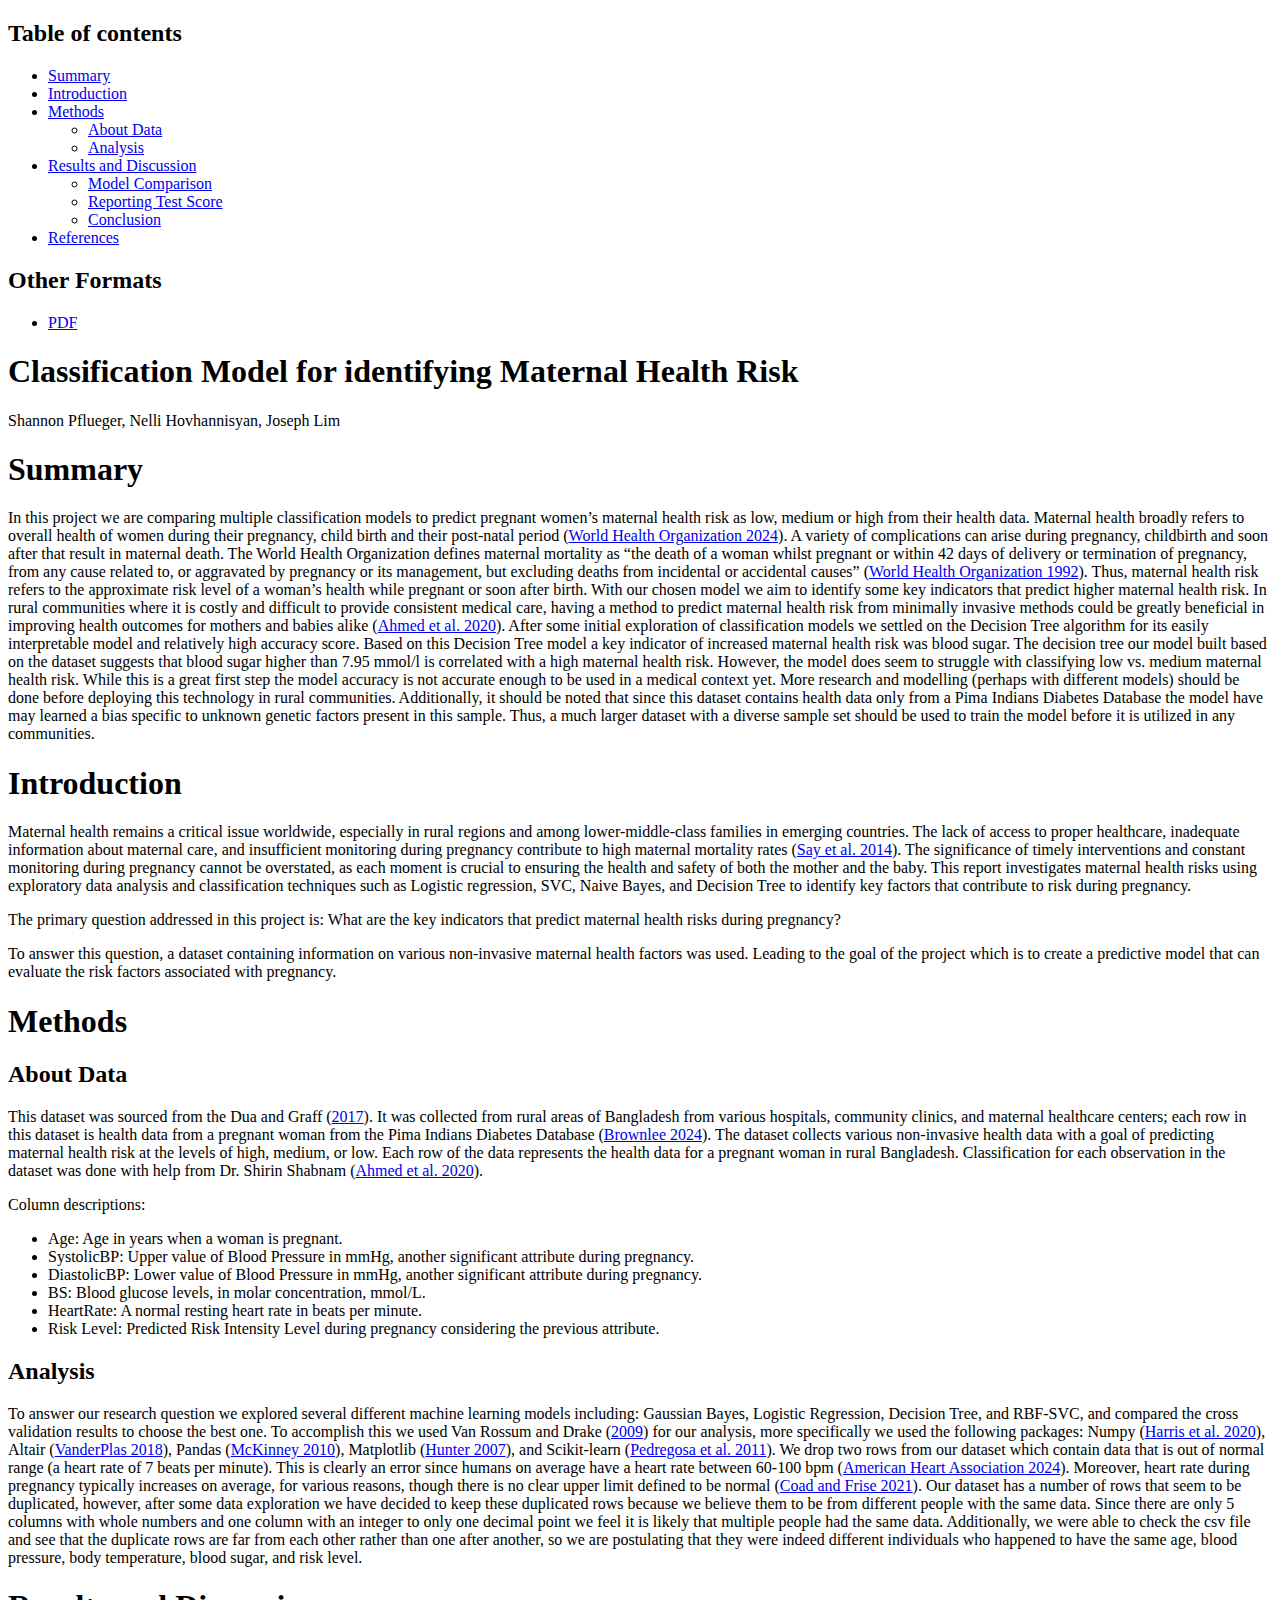
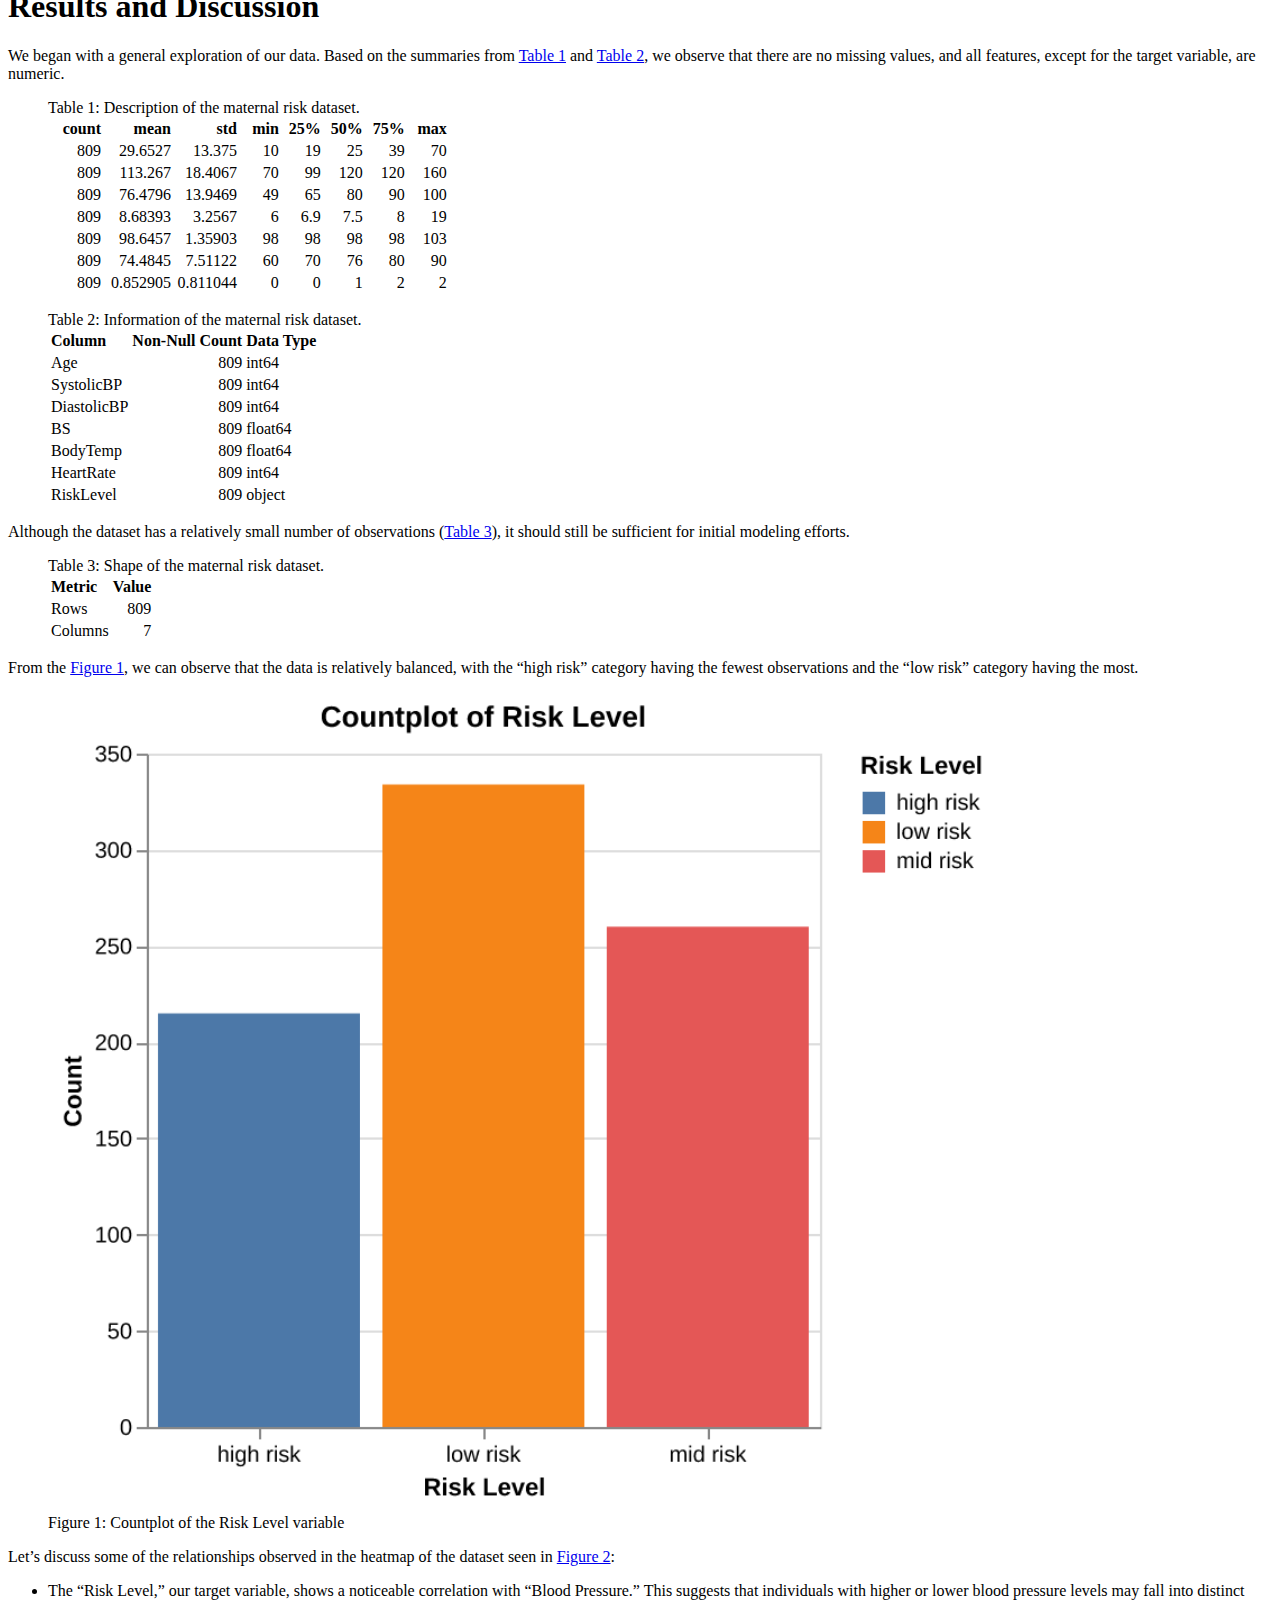
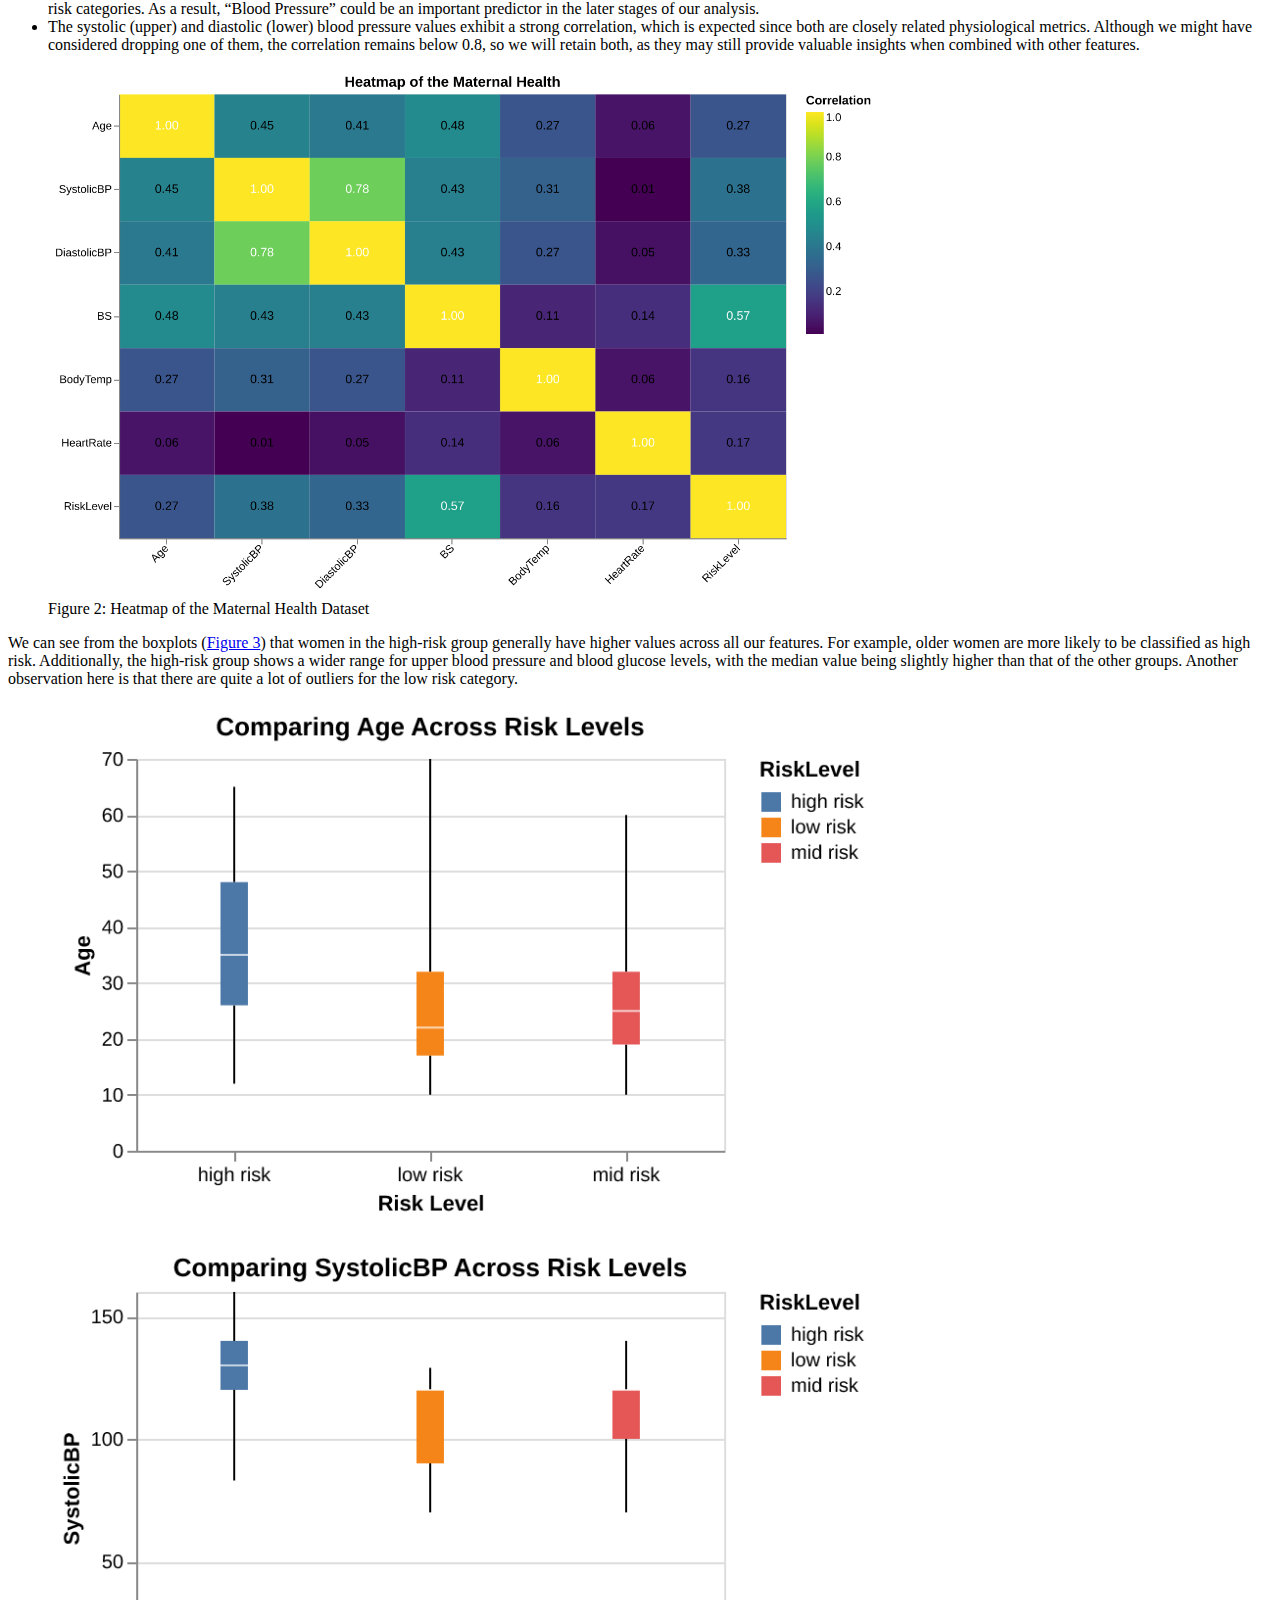
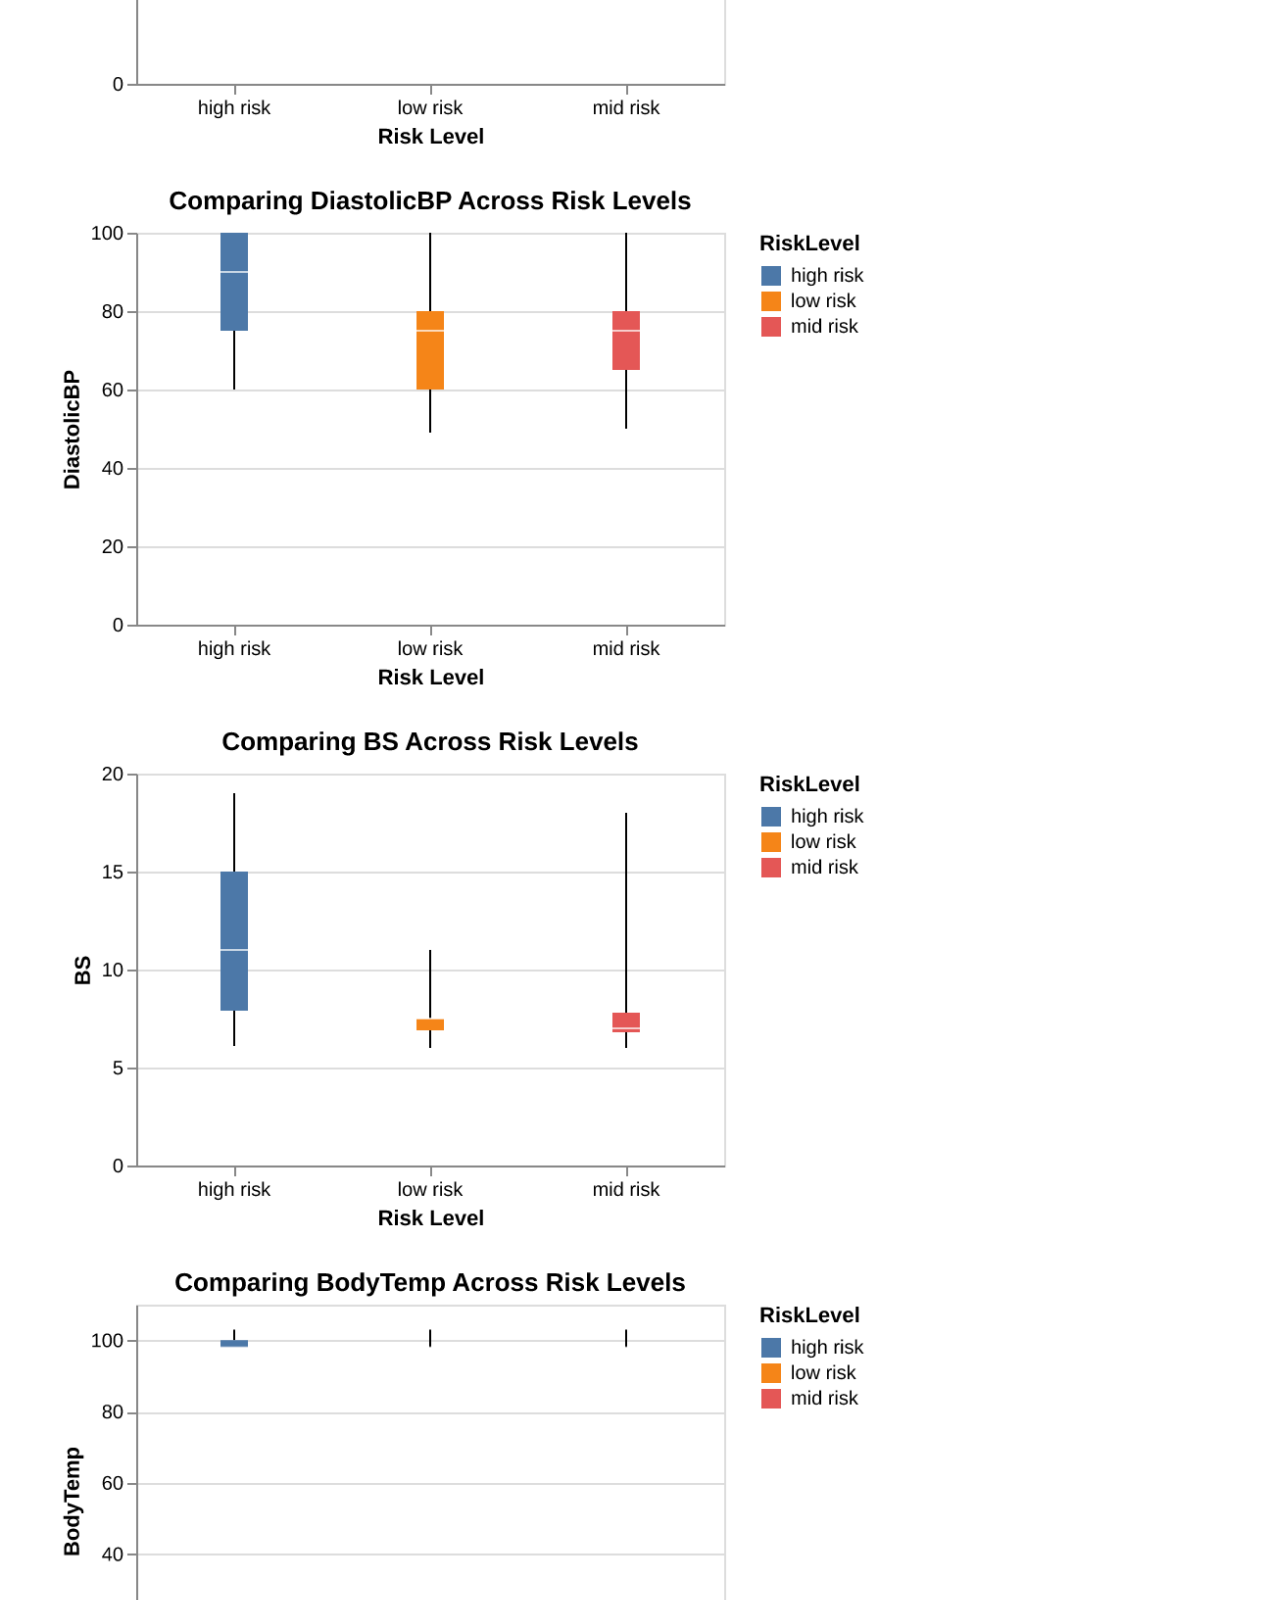
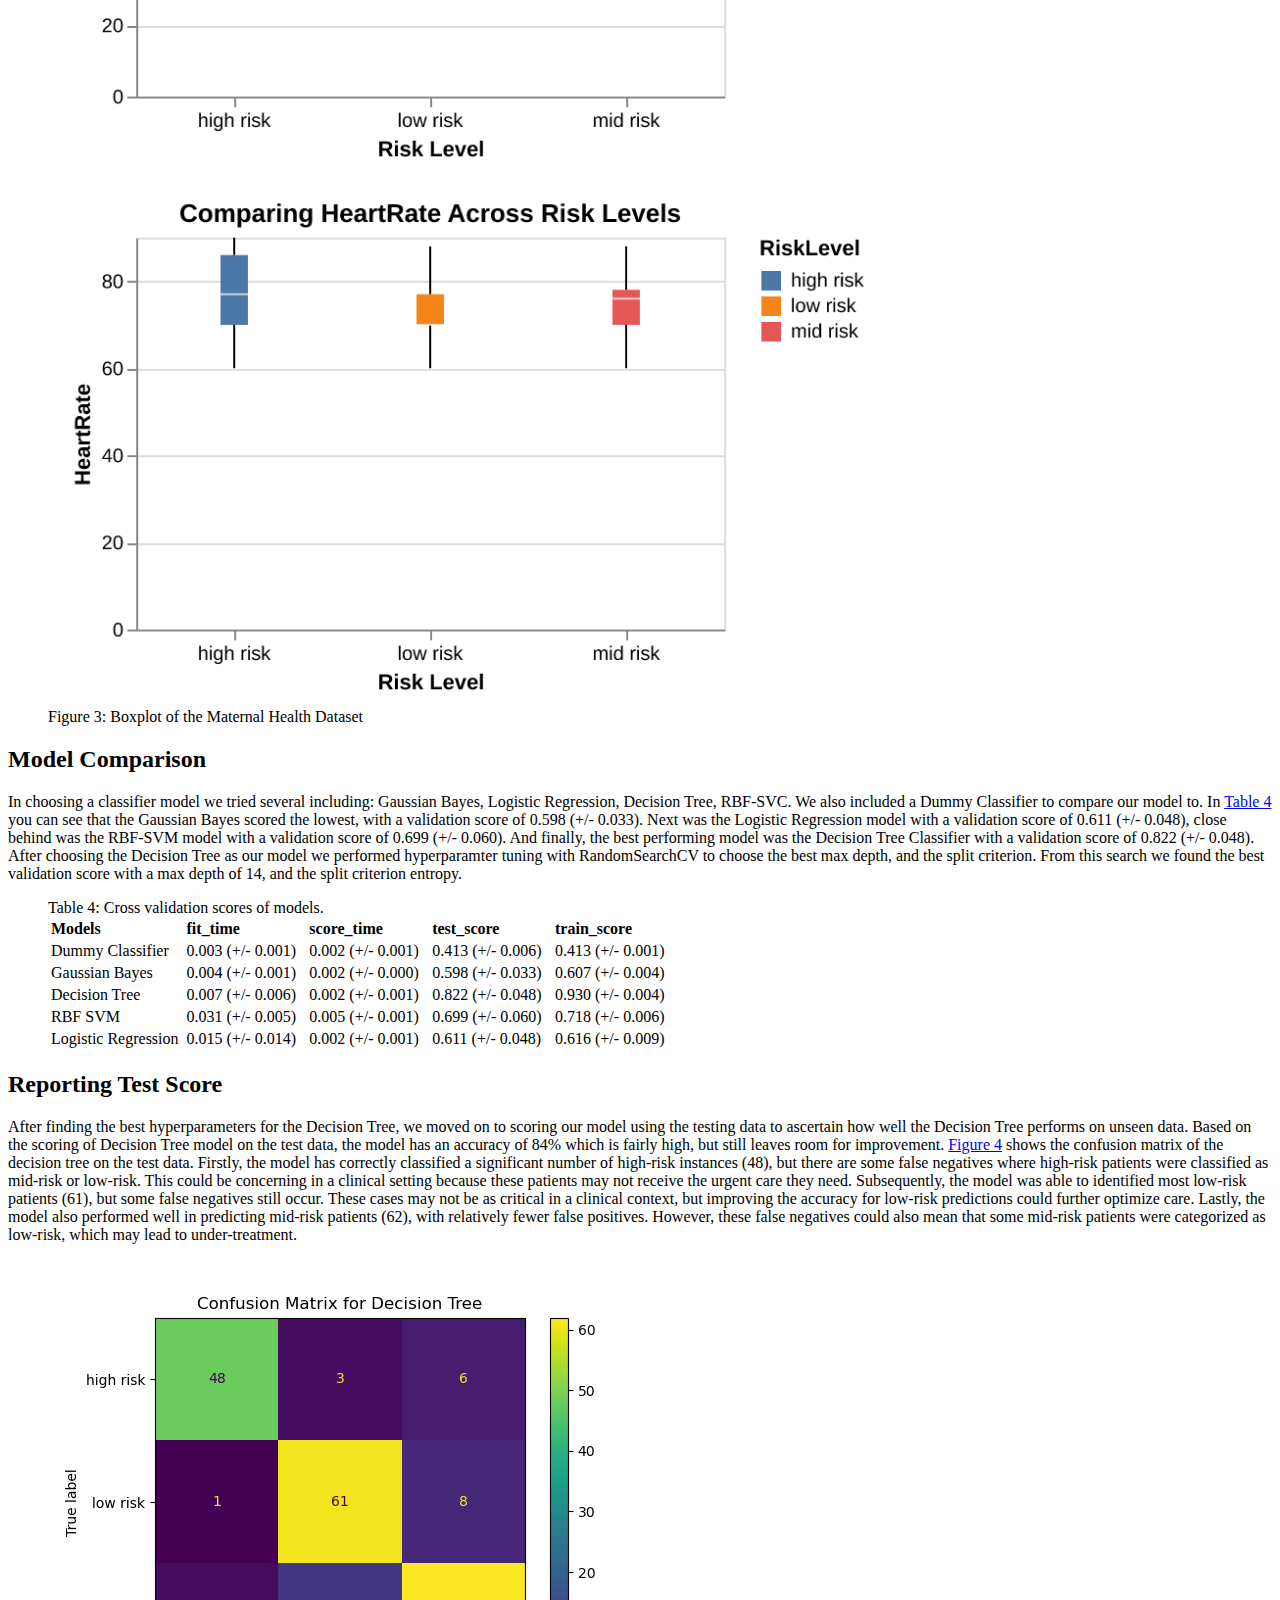
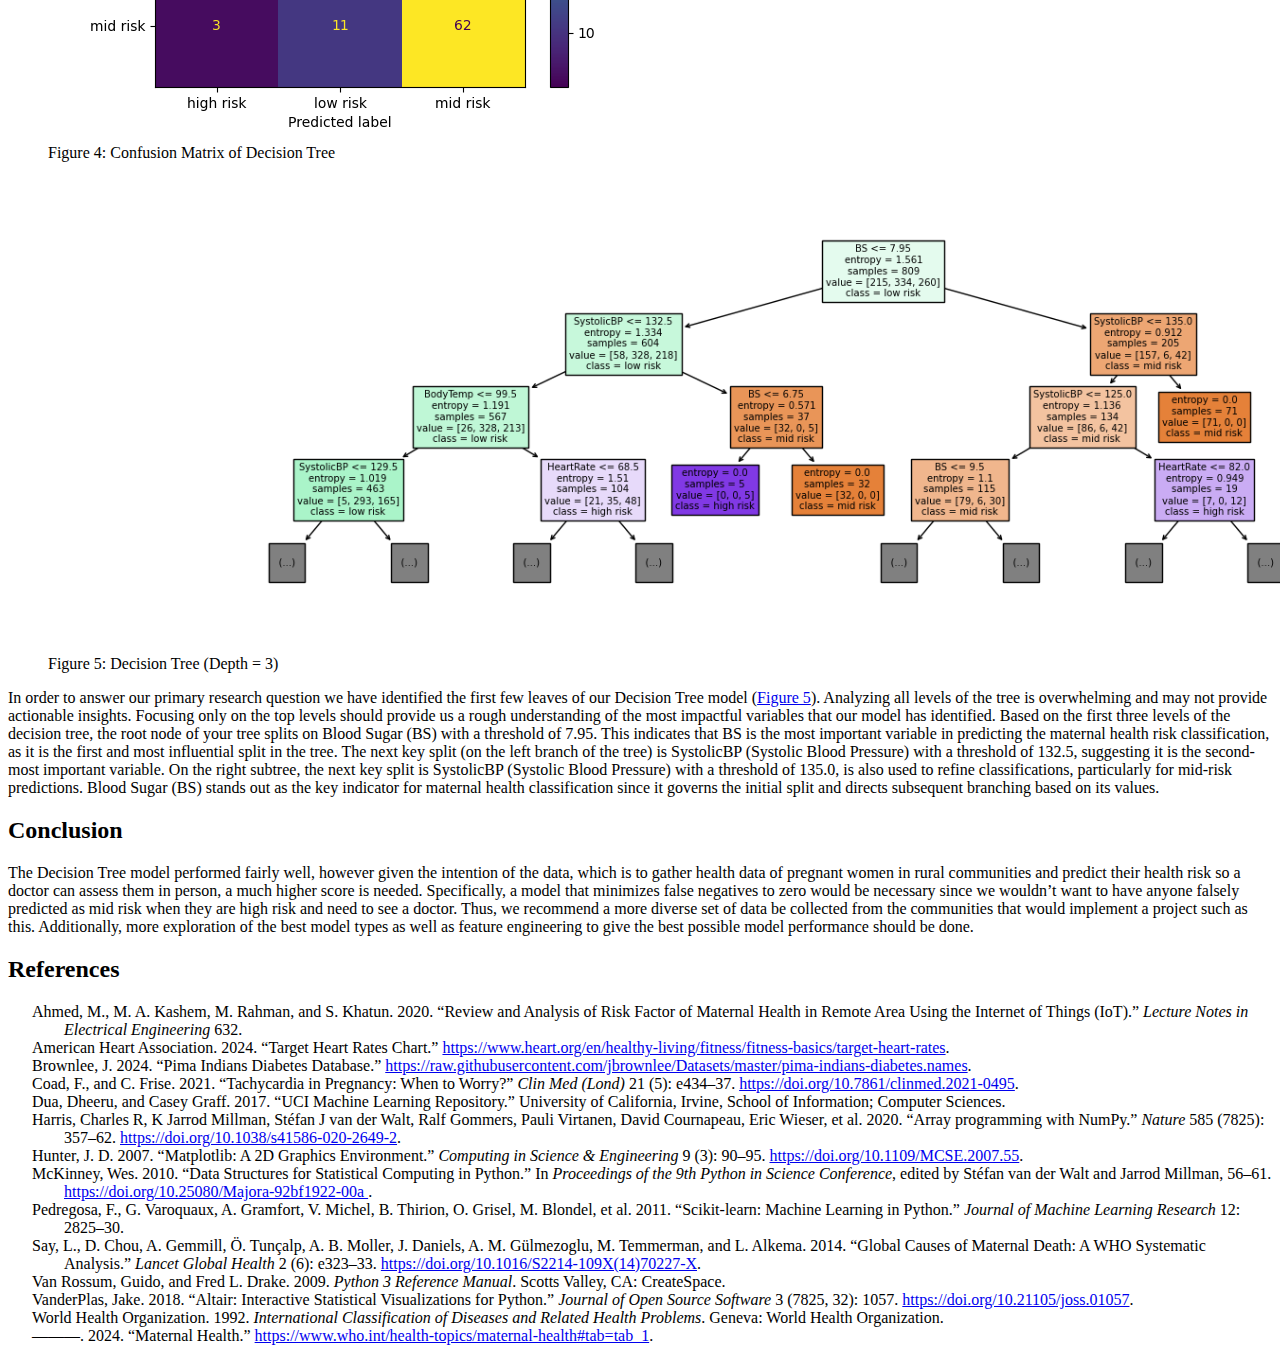
==== index.html @ c058477a "renamed html to index" ====
<!DOCTYPE html>
<html xmlns="http://www.w3.org/1999/xhtml" lang="en" xml:lang="en"><head>

<meta charset="utf-8">
<meta name="generator" content="quarto-1.5.57">

<meta name="viewport" content="width=device-width, initial-scale=1.0, user-scalable=yes">


<title>Classification Model for identifying Maternal Health Risk</title>
<style>
code{white-space: pre-wrap;}
span.smallcaps{font-variant: small-caps;}
div.columns{display: flex; gap: min(4vw, 1.5em);}
div.column{flex: auto; overflow-x: auto;}
div.hanging-indent{margin-left: 1.5em; text-indent: -1.5em;}
ul.task-list{list-style: none;}
ul.task-list li input[type="checkbox"] {
  width: 0.8em;
  margin: 0 0.8em 0.2em -1em; /* quarto-specific, see https://github.com/quarto-dev/quarto-cli/issues/4556 */ 
  vertical-align: middle;
}
/* CSS for citations */
div.csl-bib-body { }
div.csl-entry {
  clear: both;
  margin-bottom: 0em;
}
.hanging-indent div.csl-entry {
  margin-left:2em;
  text-indent:-2em;
}
div.csl-left-margin {
  min-width:2em;
  float:left;
}
div.csl-right-inline {
  margin-left:2em;
  padding-left:1em;
}
div.csl-indent {
  margin-left: 2em;
}</style>


<script src="maternal_health_classification_files/libs/clipboard/clipboard.min.js"></script>
<script src="maternal_health_classification_files/libs/quarto-html/quarto.js"></script>
<script src="maternal_health_classification_files/libs/quarto-html/popper.min.js"></script>
<script src="maternal_health_classification_files/libs/quarto-html/tippy.umd.min.js"></script>
<script src="maternal_health_classification_files/libs/quarto-html/anchor.min.js"></script>
<link href="maternal_health_classification_files/libs/quarto-html/tippy.css" rel="stylesheet">
<link href="maternal_health_classification_files/libs/quarto-html/quarto-syntax-highlighting.css" rel="stylesheet" id="quarto-text-highlighting-styles">
<script src="maternal_health_classification_files/libs/bootstrap/bootstrap.min.js"></script>
<link href="maternal_health_classification_files/libs/bootstrap/bootstrap-icons.css" rel="stylesheet">
<link href="maternal_health_classification_files/libs/bootstrap/bootstrap.min.css" rel="stylesheet" id="quarto-bootstrap" data-mode="light">


</head>

<body>

<div id="quarto-content" class="page-columns page-rows-contents page-layout-article">
<div id="quarto-margin-sidebar" class="sidebar margin-sidebar">
  <nav id="TOC" role="doc-toc" class="toc-active">
    <h2 id="toc-title">Table of contents</h2>
   
  <ul class="collapse">
  <li><a href="#summary" id="toc-summary" class="nav-link active" data-scroll-target="#summary">Summary</a></li>
  <li><a href="#introduction" id="toc-introduction" class="nav-link" data-scroll-target="#introduction">Introduction</a></li>
  <li><a href="#methods" id="toc-methods" class="nav-link" data-scroll-target="#methods">Methods</a>
  <ul class="collapse">
  <li><a href="#about-data" id="toc-about-data" class="nav-link" data-scroll-target="#about-data">About Data</a></li>
  <li><a href="#analysis" id="toc-analysis" class="nav-link" data-scroll-target="#analysis">Analysis</a></li>
  </ul></li>
  <li><a href="#results-and-discussion" id="toc-results-and-discussion" class="nav-link" data-scroll-target="#results-and-discussion">Results and Discussion</a>
  <ul class="collapse">
  <li><a href="#model-comparison" id="toc-model-comparison" class="nav-link" data-scroll-target="#model-comparison">Model Comparison</a></li>
  <li><a href="#reporting-test-score" id="toc-reporting-test-score" class="nav-link" data-scroll-target="#reporting-test-score">Reporting Test Score</a></li>
  <li><a href="#conclusion" id="toc-conclusion" class="nav-link" data-scroll-target="#conclusion">Conclusion</a></li>
  </ul></li>
  <li><a href="#references" id="toc-references" class="nav-link" data-scroll-target="#references">References</a></li>
  </ul>
<div class="quarto-alternate-formats"><h2>Other Formats</h2><ul><li><a href="../maternal_health_classification.pdf"><i class="bi bi-file-pdf"></i>PDF</a></li></ul></div></nav>
</div>
<main class="content" id="quarto-document-content">

<header id="title-block-header" class="quarto-title-block default">
<div class="quarto-title">
<h1 class="title">Classification Model for identifying Maternal Health Risk</h1>
</div>



<div class="quarto-title-meta">

    
  
    
  </div>
  


</header>


<p>Shannon Pflueger, Nelli Hovhannisyan, Joseph Lim</p>
<section id="summary" class="level1">
<h1>Summary</h1>
<p>In this project we are comparing multiple classification models to predict pregnant women’s maternal health risk as low, medium or high from their health data. Maternal health broadly refers to overall health of women during their pregnancy, child birth and their post-natal period <span class="citation" data-cites="who_maternal_health">(<a href="#ref-who_maternal_health" role="doc-biblioref">World Health Organization 2024</a>)</span>. A variety of complications can arise during pregnancy, childbirth and soon after that result in maternal death. The World Health Organization defines maternal mortality as “the death of a woman whilst pregnant or within 42 days of delivery or termination of pregnancy, from any cause related to, or aggravated by pregnancy or its management, but excluding deaths from incidental or accidental causes” <span class="citation" data-cites="who_1992">(<a href="#ref-who_1992" role="doc-biblioref">World Health Organization 1992</a>)</span>. Thus, maternal health risk refers to the approximate risk level of a woman’s health while pregnant or soon after birth. With our chosen model we aim to identify some key indicators that predict higher maternal health risk. In rural communities where it is costly and difficult to provide consistent medical care, having a method to predict maternal health risk from minimally invasive methods could be greatly beneficial in improving health outcomes for mothers and babies alike <span class="citation" data-cites="maternal_risk_review">(<a href="#ref-maternal_risk_review" role="doc-biblioref">Ahmed et al. 2020</a>)</span>. After some initial exploration of classification models we settled on the Decision Tree algorithm for its easily interpretable model and relatively high accuracy score. Based on this Decision Tree model a key indicator of increased maternal health risk was blood sugar. The decision tree our model built based on the dataset suggests that blood sugar higher than 7.95 mmol/l is correlated with a high maternal health risk. However, the model does seem to struggle with classifying low vs.&nbsp;medium maternal health risk. While this is a great first step the model accuracy is not accurate enough to be used in a medical context yet. More research and modelling (perhaps with different models) should be done before deploying this technology in rural communities. Additionally, it should be noted that since this dataset contains health data only from a Pima Indians Diabetes Database the model have may learned a bias specific to unknown genetic factors present in this sample. Thus, a much larger dataset with a diverse sample set should be used to train the model before it is utilized in any communities.</p>
</section>
<section id="introduction" class="level1">
<h1>Introduction</h1>
<p>Maternal health remains a critical issue worldwide, especially in rural regions and among lower-middle-class families in emerging countries. The lack of access to proper healthcare, inadequate information about maternal care, and insufficient monitoring during pregnancy contribute to high maternal mortality rates <span class="citation" data-cites="maternal_death_causes">(<a href="#ref-maternal_death_causes" role="doc-biblioref">Say et al. 2014</a>)</span>. The significance of timely interventions and constant monitoring during pregnancy cannot be overstated, as each moment is crucial to ensuring the health and safety of both the mother and the baby. This report investigates maternal health risks using exploratory data analysis and classification techniques such as Logistic regression, SVC, Naive Bayes, and Decision Tree to identify key factors that contribute to risk during pregnancy.</p>
<p>The primary question addressed in this project is: What are the key indicators that predict maternal health risks during pregnancy?</p>
<p>To answer this question, a dataset containing information on various non-invasive maternal health factors was used. Leading to the goal of the project which is to create a predictive model that can evaluate the risk factors associated with pregnancy.</p>
</section>
<section id="methods" class="level1">
<h1>Methods</h1>
<section id="about-data" class="level2">
<h2 class="anchored" data-anchor-id="about-data">About Data</h2>
<p>This dataset was sourced from the <span class="citation" data-cites="UCI">Dua and Graff (<a href="#ref-UCI" role="doc-biblioref">2017</a>)</span>. It was collected from rural areas of Bangladesh from various hospitals, community clinics, and maternal healthcare centers; each row in this dataset is health data from a pregnant woman from the Pima Indians Diabetes Database <span class="citation" data-cites="Pima_indians_data">(<a href="#ref-Pima_indians_data" role="doc-biblioref">Brownlee 2024</a>)</span>. The dataset collects various non-invasive health data with a goal of predicting maternal health risk at the levels of high, medium, or low. Each row of the data represents the health data for a pregnant woman in rural Bangladesh. Classification for each observation in the dataset was done with help from Dr.&nbsp;Shirin Shabnam <span class="citation" data-cites="maternal_risk_review">(<a href="#ref-maternal_risk_review" role="doc-biblioref">Ahmed et al. 2020</a>)</span>.</p>
<p>Column descriptions:</p>
<ul>
<li>Age: Age in years when a woman is pregnant.</li>
<li>SystolicBP: Upper value of Blood Pressure in mmHg, another significant attribute during pregnancy.</li>
<li>DiastolicBP: Lower value of Blood Pressure in mmHg, another significant attribute during pregnancy.</li>
<li>BS: Blood glucose levels, in molar concentration, mmol/L.</li>
<li>HeartRate: A normal resting heart rate in beats per minute.</li>
<li>Risk Level: Predicted Risk Intensity Level during pregnancy considering the previous attribute.</li>
</ul>
</section>
<section id="analysis" class="level2">
<h2 class="anchored" data-anchor-id="analysis">Analysis</h2>
<p>To answer our research question we explored several different machine learning models including: Gaussian Bayes, Logistic Regression, Decision Tree, and RBF-SVC, and compared the cross validation results to choose the best one. To accomplish this we used <span class="citation" data-cites="Python">Van Rossum and Drake (<a href="#ref-Python" role="doc-biblioref">2009</a>)</span> for our analysis, more specifically we used the following packages: Numpy <span class="citation" data-cites="numpy">(<a href="#ref-numpy" role="doc-biblioref">Harris et al. 2020</a>)</span>, Altair <span class="citation" data-cites="altair">(<a href="#ref-altair" role="doc-biblioref">VanderPlas 2018</a>)</span>, Pandas <span class="citation" data-cites="pandas">(<a href="#ref-pandas" role="doc-biblioref">McKinney 2010</a>)</span>, Matplotlib <span class="citation" data-cites="matplotlib">(<a href="#ref-matplotlib" role="doc-biblioref">Hunter 2007</a>)</span>, and Scikit-learn <span class="citation" data-cites="scikit-learn">(<a href="#ref-scikit-learn" role="doc-biblioref">Pedregosa et al. 2011</a>)</span>. We drop two rows from our dataset which contain data that is out of normal range (a heart rate of 7 beats per minute). This is clearly an error since humans on average have a heart rate between 60-100 bpm <span class="citation" data-cites="heart_rates">(<a href="#ref-heart_rates" role="doc-biblioref">American Heart Association 2024</a>)</span>. Moreover, heart rate during pregnancy typically increases on average, for various reasons, though there is no clear upper limit defined to be normal <span class="citation" data-cites="pregnancy_tachycardia">(<a href="#ref-pregnancy_tachycardia" role="doc-biblioref">Coad and Frise 2021</a>)</span>. Our dataset has a number of rows that seem to be duplicated, however, after some data exploration we have decided to keep these duplicated rows because we believe them to be from different people with the same data. Since there are only 5 columns with whole numbers and one column with an integer to only one decimal point we feel it is likely that multiple people had the same data. Additionally, we were able to check the csv file and see that the duplicate rows are far from each other rather than one after another, so we are postulating that they were indeed different individuals who happened to have the same age, blood pressure, body temperature, blood sugar, and risk level.</p>
</section>
</section>
<section id="results-and-discussion" class="level1">
<h1>Results and Discussion</h1>
<p>We began with a general exploration of our data. Based on the summaries from <a href="#tbl-df_describe" class="quarto-xref">Table&nbsp;1</a> and <a href="#tbl-df_info" class="quarto-xref">Table&nbsp;2</a>, we observe that there are no missing values, and all features, except for the target variable, are numeric.</p>
<div class="cell" data-execution_count="2">
<div id="tbl-df_describe" class="cell quarto-float quarto-figure quarto-figure-center anchored" data-execution_count="2">
<figure class="quarto-float quarto-float-tbl figure">
<figcaption class="quarto-float-caption-top quarto-float-caption quarto-float-tbl" id="tbl-df_describe-caption-0ceaefa1-69ba-4598-a22c-09a6ac19f8ca">
Table&nbsp;1: Description of the maternal risk dataset.
</figcaption>
<div aria-describedby="tbl-df_describe-caption-0ceaefa1-69ba-4598-a22c-09a6ac19f8ca">
<div class="cell-output cell-output-display cell-output-markdown" data-execution_count="2">
<table class="do-not-create-environment cell caption-top table table-sm table-striped small">
<colgroup>
<col style="width: 13%">
<col style="width: 17%">
<col style="width: 16%">
<col style="width: 10%">
<col style="width: 10%">
<col style="width: 10%">
<col style="width: 10%">
<col style="width: 10%">
</colgroup>
<thead>
<tr class="header">
<th style="text-align: right;">count</th>
<th style="text-align: right;">mean</th>
<th style="text-align: right;">std</th>
<th style="text-align: right;">min</th>
<th style="text-align: right;">25%</th>
<th style="text-align: right;">50%</th>
<th style="text-align: right;">75%</th>
<th style="text-align: right;">max</th>
</tr>
</thead>
<tbody>
<tr class="odd">
<td style="text-align: right;">809</td>
<td style="text-align: right;">29.6527</td>
<td style="text-align: right;">13.375</td>
<td style="text-align: right;">10</td>
<td style="text-align: right;">19</td>
<td style="text-align: right;">25</td>
<td style="text-align: right;">39</td>
<td style="text-align: right;">70</td>
</tr>
<tr class="even">
<td style="text-align: right;">809</td>
<td style="text-align: right;">113.267</td>
<td style="text-align: right;">18.4067</td>
<td style="text-align: right;">70</td>
<td style="text-align: right;">99</td>
<td style="text-align: right;">120</td>
<td style="text-align: right;">120</td>
<td style="text-align: right;">160</td>
</tr>
<tr class="odd">
<td style="text-align: right;">809</td>
<td style="text-align: right;">76.4796</td>
<td style="text-align: right;">13.9469</td>
<td style="text-align: right;">49</td>
<td style="text-align: right;">65</td>
<td style="text-align: right;">80</td>
<td style="text-align: right;">90</td>
<td style="text-align: right;">100</td>
</tr>
<tr class="even">
<td style="text-align: right;">809</td>
<td style="text-align: right;">8.68393</td>
<td style="text-align: right;">3.2567</td>
<td style="text-align: right;">6</td>
<td style="text-align: right;">6.9</td>
<td style="text-align: right;">7.5</td>
<td style="text-align: right;">8</td>
<td style="text-align: right;">19</td>
</tr>
<tr class="odd">
<td style="text-align: right;">809</td>
<td style="text-align: right;">98.6457</td>
<td style="text-align: right;">1.35903</td>
<td style="text-align: right;">98</td>
<td style="text-align: right;">98</td>
<td style="text-align: right;">98</td>
<td style="text-align: right;">98</td>
<td style="text-align: right;">103</td>
</tr>
<tr class="even">
<td style="text-align: right;">809</td>
<td style="text-align: right;">74.4845</td>
<td style="text-align: right;">7.51122</td>
<td style="text-align: right;">60</td>
<td style="text-align: right;">70</td>
<td style="text-align: right;">76</td>
<td style="text-align: right;">80</td>
<td style="text-align: right;">90</td>
</tr>
<tr class="odd">
<td style="text-align: right;">809</td>
<td style="text-align: right;">0.852905</td>
<td style="text-align: right;">0.811044</td>
<td style="text-align: right;">0</td>
<td style="text-align: right;">0</td>
<td style="text-align: right;">1</td>
<td style="text-align: right;">2</td>
<td style="text-align: right;">2</td>
</tr>
</tbody>
</table>
</div>
</div>
</figure>
</div>
</div>
<div class="cell" data-execution_count="3">
<div id="tbl-df_info" class="cell quarto-float quarto-figure quarto-figure-center anchored" data-execution_count="3">
<figure class="quarto-float quarto-float-tbl figure">
<figcaption class="quarto-float-caption-top quarto-float-caption quarto-float-tbl" id="tbl-df_info-caption-0ceaefa1-69ba-4598-a22c-09a6ac19f8ca">
Table&nbsp;2: Information of the maternal risk dataset.
</figcaption>
<div aria-describedby="tbl-df_info-caption-0ceaefa1-69ba-4598-a22c-09a6ac19f8ca">
<div class="cell-output cell-output-display cell-output-markdown" data-execution_count="3">
<table class="do-not-create-environment cell caption-top table table-sm table-striped small">
<thead>
<tr class="header">
<th style="text-align: left;">Column</th>
<th style="text-align: right;">Non-Null Count</th>
<th style="text-align: left;">Data Type</th>
</tr>
</thead>
<tbody>
<tr class="odd">
<td style="text-align: left;">Age</td>
<td style="text-align: right;">809</td>
<td style="text-align: left;">int64</td>
</tr>
<tr class="even">
<td style="text-align: left;">SystolicBP</td>
<td style="text-align: right;">809</td>
<td style="text-align: left;">int64</td>
</tr>
<tr class="odd">
<td style="text-align: left;">DiastolicBP</td>
<td style="text-align: right;">809</td>
<td style="text-align: left;">int64</td>
</tr>
<tr class="even">
<td style="text-align: left;">BS</td>
<td style="text-align: right;">809</td>
<td style="text-align: left;">float64</td>
</tr>
<tr class="odd">
<td style="text-align: left;">BodyTemp</td>
<td style="text-align: right;">809</td>
<td style="text-align: left;">float64</td>
</tr>
<tr class="even">
<td style="text-align: left;">HeartRate</td>
<td style="text-align: right;">809</td>
<td style="text-align: left;">int64</td>
</tr>
<tr class="odd">
<td style="text-align: left;">RiskLevel</td>
<td style="text-align: right;">809</td>
<td style="text-align: left;">object</td>
</tr>
</tbody>
</table>
</div>
</div>
</figure>
</div>
</div>
<p>Although the dataset has a relatively small number of observations (<a href="#tbl-df_shape" class="quarto-xref">Table&nbsp;3</a>), it should still be sufficient for initial modeling efforts.</p>
<div class="cell" data-execution_count="4">
<div id="tbl-df_shape" class="cell quarto-float quarto-figure quarto-figure-center anchored" data-execution_count="4">
<figure class="quarto-float quarto-float-tbl figure">
<figcaption class="quarto-float-caption-top quarto-float-caption quarto-float-tbl" id="tbl-df_shape-caption-0ceaefa1-69ba-4598-a22c-09a6ac19f8ca">
Table&nbsp;3: Shape of the maternal risk dataset.
</figcaption>
<div aria-describedby="tbl-df_shape-caption-0ceaefa1-69ba-4598-a22c-09a6ac19f8ca">
<div class="cell-output cell-output-display cell-output-markdown" data-execution_count="4">
<table class="do-not-create-environment cell caption-top table table-sm table-striped small">
<thead>
<tr class="header">
<th style="text-align: left;">Metric</th>
<th style="text-align: right;">Value</th>
</tr>
</thead>
<tbody>
<tr class="odd">
<td style="text-align: left;">Rows</td>
<td style="text-align: right;">809</td>
</tr>
<tr class="even">
<td style="text-align: left;">Columns</td>
<td style="text-align: right;">7</td>
</tr>
</tbody>
</table>
</div>
</div>
</figure>
</div>
</div>
<p>From the <a href="#fig-countplot_of_risk_level" class="quarto-xref">Figure&nbsp;1</a>, we can observe that the data is relatively balanced, with the “high risk” category having the fewest observations and the “low risk” category having the most.</p>
<div id="fig-countplot_of_risk_level" class="quarto-float quarto-figure quarto-figure-center anchored">
<figure class="quarto-float quarto-float-fig figure">
<div aria-describedby="fig-countplot_of_risk_level-caption-0ceaefa1-69ba-4598-a22c-09a6ac19f8ca">
<img src="../results/figures/countplot_of_risk_level.png" class="img-fluid figure-img" style="width:80.0%">
</div>
<figcaption class="quarto-float-caption-bottom quarto-float-caption quarto-float-fig" id="fig-countplot_of_risk_level-caption-0ceaefa1-69ba-4598-a22c-09a6ac19f8ca">
Figure&nbsp;1: Countplot of the Risk Level variable
</figcaption>
</figure>
</div>
<p>Let’s discuss some of the relationships observed in the heatmap of the dataset seen in <a href="#fig-heatmap_of_the_maternal_health" class="quarto-xref">Figure&nbsp;2</a>:</p>
<ul>
<li>The “Risk Level,” our target variable, shows a noticeable correlation with “Blood Pressure.” This suggests that individuals with higher or lower blood pressure levels may fall into distinct risk categories. As a result, “Blood Pressure” could be an important predictor in the later stages of our analysis.</li>
<li>The systolic (upper) and diastolic (lower) blood pressure values exhibit a strong correlation, which is expected since both are closely related physiological metrics. Although we might have considered dropping one of them, the correlation remains below 0.8, so we will retain both, as they may still provide valuable insights when combined with other features.</li>
</ul>
<div id="fig-heatmap_of_the_maternal_health" class="quarto-float quarto-figure quarto-figure-center anchored">
<figure class="quarto-float quarto-float-fig figure">
<div aria-describedby="fig-heatmap_of_the_maternal_health-caption-0ceaefa1-69ba-4598-a22c-09a6ac19f8ca">
<img src="../results/figures/heatmap_of_the_maternal_health.png" class="img-fluid figure-img" style="width:70.0%">
</div>
<figcaption class="quarto-float-caption-bottom quarto-float-caption quarto-float-fig" id="fig-heatmap_of_the_maternal_health-caption-0ceaefa1-69ba-4598-a22c-09a6ac19f8ca">
Figure&nbsp;2: Heatmap of the Maternal Health Dataset
</figcaption>
</figure>
</div>
<p>We can see from the boxplots (<a href="#fig-boxplot_by_risk_level" class="quarto-xref">Figure&nbsp;3</a>) that women in the high-risk group generally have higher values across all our features. For example, older women are more likely to be classified as high risk. Additionally, the high-risk group shows a wider range for upper blood pressure and blood glucose levels, with the median value being slightly higher than that of the other groups. Another observation here is that there are quite a lot of outliers for the low risk category.</p>
<div id="fig-boxplot_by_risk_level" class="quarto-float quarto-figure quarto-figure-center anchored">
<figure class="quarto-float quarto-float-fig figure">
<div aria-describedby="fig-boxplot_by_risk_level-caption-0ceaefa1-69ba-4598-a22c-09a6ac19f8ca">
<img src="../results/figures/boxplot_by_risk_level.png" style="width:70.0%;height:60.0%" class="figure-img">
</div>
<figcaption class="quarto-float-caption-bottom quarto-float-caption quarto-float-fig" id="fig-boxplot_by_risk_level-caption-0ceaefa1-69ba-4598-a22c-09a6ac19f8ca">
Figure&nbsp;3: Boxplot of the Maternal Health Dataset
</figcaption>
</figure>
</div>
<section id="model-comparison" class="level2">
<h2 class="anchored" data-anchor-id="model-comparison">Model Comparison</h2>
<p>In choosing a classifier model we tried several including: Gaussian Bayes, Logistic Regression, Decision Tree, RBF-SVC. We also included a Dummy Classifier to compare our model to. In <a href="#tbl-summary_cv_scores" class="quarto-xref">Table&nbsp;4</a> you can see that the Gaussian Bayes scored the lowest, with a validation score of 0.598 (+/- 0.033). Next was the Logistic Regression model with a validation score of 0.611 (+/- 0.048), close behind was the RBF-SVM model with a validation score of 0.699 (+/- 0.060). And finally, the best performing model was the Decision Tree Classifier with a validation score of 0.822 (+/- 0.048). After choosing the Decision Tree as our model we performed hyperparamter tuning with RandomSearchCV to choose the best max depth, and the split criterion. From this search we found the best validation score with a max depth of 14, and the split criterion entropy.</p>
<div class="cell" data-execution_count="6">
<div id="tbl-summary_cv_scores" class="cell quarto-float quarto-figure quarto-figure-center anchored" data-execution_count="6">
<figure class="quarto-float quarto-float-tbl figure">
<figcaption class="quarto-float-caption-top quarto-float-caption quarto-float-tbl" id="tbl-summary_cv_scores-caption-0ceaefa1-69ba-4598-a22c-09a6ac19f8ca">
Table&nbsp;4: Cross validation scores of models.
</figcaption>
<div aria-describedby="tbl-summary_cv_scores-caption-0ceaefa1-69ba-4598-a22c-09a6ac19f8ca">
<div class="cell-output cell-output-display cell-output-markdown" data-execution_count="6">
<table class="do-not-create-environment cell caption-top table table-sm table-striped small">
<colgroup>
<col style="width: 21%">
<col style="width: 19%">
<col style="width: 19%">
<col style="width: 19%">
<col style="width: 19%">
</colgroup>
<thead>
<tr class="header">
<th style="text-align: left;">Models</th>
<th style="text-align: left;">fit_time</th>
<th style="text-align: left;">score_time</th>
<th style="text-align: left;">test_score</th>
<th style="text-align: left;">train_score</th>
</tr>
</thead>
<tbody>
<tr class="odd">
<td style="text-align: left;">Dummy Classifier</td>
<td style="text-align: left;">0.003 (+/- 0.001)</td>
<td style="text-align: left;">0.002 (+/- 0.001)</td>
<td style="text-align: left;">0.413 (+/- 0.006)</td>
<td style="text-align: left;">0.413 (+/- 0.001)</td>
</tr>
<tr class="even">
<td style="text-align: left;">Gaussian Bayes</td>
<td style="text-align: left;">0.004 (+/- 0.001)</td>
<td style="text-align: left;">0.002 (+/- 0.000)</td>
<td style="text-align: left;">0.598 (+/- 0.033)</td>
<td style="text-align: left;">0.607 (+/- 0.004)</td>
</tr>
<tr class="odd">
<td style="text-align: left;">Decision Tree</td>
<td style="text-align: left;">0.007 (+/- 0.006)</td>
<td style="text-align: left;">0.002 (+/- 0.001)</td>
<td style="text-align: left;">0.822 (+/- 0.048)</td>
<td style="text-align: left;">0.930 (+/- 0.004)</td>
</tr>
<tr class="even">
<td style="text-align: left;">RBF SVM</td>
<td style="text-align: left;">0.031 (+/- 0.005)</td>
<td style="text-align: left;">0.005 (+/- 0.001)</td>
<td style="text-align: left;">0.699 (+/- 0.060)</td>
<td style="text-align: left;">0.718 (+/- 0.006)</td>
</tr>
<tr class="odd">
<td style="text-align: left;">Logistic Regression</td>
<td style="text-align: left;">0.015 (+/- 0.014)</td>
<td style="text-align: left;">0.002 (+/- 0.001)</td>
<td style="text-align: left;">0.611 (+/- 0.048)</td>
<td style="text-align: left;">0.616 (+/- 0.009)</td>
</tr>
</tbody>
</table>
</div>
</div>
</figure>
</div>
</div>
</section>
<section id="reporting-test-score" class="level2">
<h2 class="anchored" data-anchor-id="reporting-test-score">Reporting Test Score</h2>
<p>After finding the best hyperparameters for the Decision Tree, we moved on to scoring our model using the testing data to ascertain how well the Decision Tree performs on unseen data. Based on the scoring of Decision Tree model on the test data, the model has an accuracy of 84% which is fairly high, but still leaves room for improvement. <a href="#fig-confusion_matrix_dt" class="quarto-xref">Figure&nbsp;4</a> shows the confusion matrix of the decision tree on the test data. Firstly, the model has correctly classified a significant number of high-risk instances (48), but there are some false negatives where high-risk patients were classified as mid-risk or low-risk. This could be concerning in a clinical setting because these patients may not receive the urgent care they need. Subsequently, the model was able to identified most low-risk patients (61), but some false negatives still occur. These cases may not be as critical in a clinical context, but improving the accuracy for low-risk predictions could further optimize care. Lastly, the model also performed well in predicting mid-risk patients (62), with relatively fewer false positives. However, these false negatives could also mean that some mid-risk patients were categorized as low-risk, which may lead to under-treatment.</p>
<div id="fig-confusion_matrix_dt" class="quarto-float quarto-figure quarto-figure-center anchored">
<figure class="quarto-float quarto-float-fig figure">
<div aria-describedby="fig-confusion_matrix_dt-caption-0ceaefa1-69ba-4598-a22c-09a6ac19f8ca">
<img src="../results/figures/confusion_matrix.png" class="img-fluid figure-img">
</div>
<figcaption class="quarto-float-caption-bottom quarto-float-caption quarto-float-fig" id="fig-confusion_matrix_dt-caption-0ceaefa1-69ba-4598-a22c-09a6ac19f8ca">
Figure&nbsp;4: Confusion Matrix of Decision Tree
</figcaption>
</figure>
</div>
<div id="fig-decision_tree" class="quarto-float quarto-figure quarto-figure-center anchored">
<figure class="quarto-float quarto-float-fig figure">
<div aria-describedby="fig-decision_tree-caption-0ceaefa1-69ba-4598-a22c-09a6ac19f8ca">
<img src="../results/figures/decision_tree.png" style="width:120.0%;height:110.0%" class="figure-img">
</div>
<figcaption class="quarto-float-caption-bottom quarto-float-caption quarto-float-fig" id="fig-decision_tree-caption-0ceaefa1-69ba-4598-a22c-09a6ac19f8ca">
Figure&nbsp;5: Decision Tree (Depth = 3)
</figcaption>
</figure>
</div>
<p>In order to answer our primary research question we have identified the first few leaves of our Decision Tree model (<a href="#fig-decision_tree" class="quarto-xref">Figure&nbsp;5</a>). Analyzing all levels of the tree is overwhelming and may not provide actionable insights. Focusing only on the top levels should provide us a rough understanding of the most impactful variables that our model has identified. Based on the first three levels of the decision tree, the root node of your tree splits on Blood Sugar (BS) with a threshold of 7.95. This indicates that BS is the most important variable in predicting the maternal health risk classification, as it is the first and most influential split in the tree. The next key split (on the left branch of the tree) is SystolicBP (Systolic Blood Pressure) with a threshold of 132.5, suggesting it is the second-most important variable. On the right subtree, the next key split is SystolicBP (Systolic Blood Pressure) with a threshold of 135.0, is also used to refine classifications, particularly for mid-risk predictions. Blood Sugar (BS) stands out as the key indicator for maternal health classification since it governs the initial split and directs subsequent branching based on its values.</p>
</section>
<section id="conclusion" class="level2">
<h2 class="anchored" data-anchor-id="conclusion">Conclusion</h2>
<p>The Decision Tree model performed fairly well, however given the intention of the data, which is to gather health data of pregnant women in rural communities and predict their health risk so a doctor can assess them in person, a much higher score is needed. Specifically, a model that minimizes false negatives to zero would be necessary since we wouldn’t want to have anyone falsely predicted as mid risk when they are high risk and need to see a doctor. Thus, we recommend a more diverse set of data be collected from the communities that would implement a project such as this. Additionally, more exploration of the best model types as well as feature engineering to give the best possible model performance should be done.</p>
</section>
</section>
<section id="references" class="level1 unnumbered">


</section>

<div id="quarto-appendix" class="default"><section class="quarto-appendix-contents" role="doc-bibliography" id="quarto-bibliography"><h2 class="anchored quarto-appendix-heading">References</h2><div id="refs" class="references csl-bib-body hanging-indent" data-entry-spacing="0" role="list">
<div id="ref-maternal_risk_review" class="csl-entry" role="listitem">
Ahmed, M., M. A. Kashem, M. Rahman, and S. Khatun. 2020. <span>“Review and Analysis of Risk Factor of Maternal Health in Remote Area Using the Internet of Things (IoT).”</span> <em>Lecture Notes in Electrical Engineering</em> 632.
</div>
<div id="ref-heart_rates" class="csl-entry" role="listitem">
American Heart Association. 2024. <span>“Target Heart Rates Chart.”</span> <a href="https://www.heart.org/en/healthy-living/fitness/fitness-basics/target-heart-rates" class="uri">https://www.heart.org/en/healthy-living/fitness/fitness-basics/target-heart-rates</a>.
</div>
<div id="ref-Pima_indians_data" class="csl-entry" role="listitem">
Brownlee, J. 2024. <span>“Pima Indians Diabetes Database.”</span> <a href="https://raw.githubusercontent.com/jbrownlee/Datasets/master/pima-indians-diabetes.names" class="uri">https://raw.githubusercontent.com/jbrownlee/Datasets/master/pima-indians-diabetes.names</a>.
</div>
<div id="ref-pregnancy_tachycardia" class="csl-entry" role="listitem">
Coad, F., and C. Frise. 2021. <span>“Tachycardia in Pregnancy: When to Worry?”</span> <em>Clin Med (Lond)</em> 21 (5): e434–37. <a href="https://doi.org/10.7861/clinmed.2021-0495">https://doi.org/10.7861/clinmed.2021-0495</a>.
</div>
<div id="ref-UCI" class="csl-entry" role="listitem">
Dua, Dheeru, and Casey Graff. 2017. <span>“UCI Machine Learning Repository.”</span> University of California, Irvine, School of Information; Computer Sciences.
</div>
<div id="ref-numpy" class="csl-entry" role="listitem">
Harris, Charles R, K Jarrod Millman, Stéfan J van der Walt, Ralf Gommers, Pauli Virtanen, David Cournapeau, Eric Wieser, et al. 2020. <span>“<span class="nocase">Array programming with NumPy</span>.”</span> <em>Nature</em> 585 (7825): 357–62. <a href="https://doi.org/10.1038/s41586-020-2649-2">https://doi.org/10.1038/s41586-020-2649-2</a>.
</div>
<div id="ref-matplotlib" class="csl-entry" role="listitem">
Hunter, J. D. 2007. <span>“Matplotlib: A 2D Graphics Environment.”</span> <em>Computing in Science &amp; Engineering</em> 9 (3): 90–95. <a href="https://doi.org/10.1109/MCSE.2007.55">https://doi.org/10.1109/MCSE.2007.55</a>.
</div>
<div id="ref-pandas" class="csl-entry" role="listitem">
McKinney, Wes. 2010. <span>“<span>D</span>ata <span>S</span>tructures for <span>S</span>tatistical <span>C</span>omputing in <span>P</span>ython.”</span> In <em><span>P</span>roceedings of the 9th <span>P</span>ython in <span>S</span>cience <span>C</span>onference</em>, edited by Stéfan van der Walt and Jarrod Millman, 56–61. <a href="https://doi.org/10.25080/Majora-92bf1922-00a ">https://doi.org/10.25080/Majora-92bf1922-00a </a>.
</div>
<div id="ref-scikit-learn" class="csl-entry" role="listitem">
Pedregosa, F., G. Varoquaux, A. Gramfort, V. Michel, B. Thirion, O. Grisel, M. Blondel, et al. 2011. <span>“<span class="nocase">Scikit-learn: Machine Learning in Python</span>.”</span> <em>Journal of Machine Learning Research</em> 12: 2825–30.
</div>
<div id="ref-maternal_death_causes" class="csl-entry" role="listitem">
Say, L., D. Chou, A. Gemmill, Ö. Tunçalp, A. B. Moller, J. Daniels, A. M. Gülmezoglu, M. Temmerman, and L. Alkema. 2014. <span>“Global Causes of Maternal Death: A WHO Systematic Analysis.”</span> <em>Lancet Global Health</em> 2 (6): e323–33. <a href="https://doi.org/10.1016/S2214-109X(14)70227-X">https://doi.org/10.1016/S2214-109X(14)70227-X</a>.
</div>
<div id="ref-Python" class="csl-entry" role="listitem">
Van Rossum, Guido, and Fred L. Drake. 2009. <em>Python 3 Reference Manual</em>. Scotts Valley, CA: CreateSpace.
</div>
<div id="ref-altair" class="csl-entry" role="listitem">
VanderPlas, Jake. 2018. <span>“Altair: Interactive Statistical Visualizations for Python.”</span> <em>Journal of Open Source Software</em> 3 (7825, 32): 1057. <a href="https://doi.org/10.21105/joss.01057">https://doi.org/10.21105/joss.01057</a>.
</div>
<div id="ref-who_1992" class="csl-entry" role="listitem">
World Health Organization. 1992. <em>International Classification of Diseases and Related Health Problems</em>. Geneva: World Health Organization.
</div>
<div id="ref-who_maternal_health" class="csl-entry" role="listitem">
———. 2024. <span>“Maternal Health.”</span> <a href="https://www.who.int/health-topics/maternal-health#tab=tab_1">https://www.who.int/health-topics/maternal-health#tab=tab_1</a>.
</div>
</div></section></div></main>
<!-- /main column -->
<script id="quarto-html-after-body" type="application/javascript">
window.document.addEventListener("DOMContentLoaded", function (event) {
  const toggleBodyColorMode = (bsSheetEl) => {
    const mode = bsSheetEl.getAttribute("data-mode");
    const bodyEl = window.document.querySelector("body");
    if (mode === "dark") {
      bodyEl.classList.add("quarto-dark");
      bodyEl.classList.remove("quarto-light");
    } else {
      bodyEl.classList.add("quarto-light");
      bodyEl.classList.remove("quarto-dark");
    }
  }
  const toggleBodyColorPrimary = () => {
    const bsSheetEl = window.document.querySelector("link#quarto-bootstrap");
    if (bsSheetEl) {
      toggleBodyColorMode(bsSheetEl);
    }
  }
  toggleBodyColorPrimary();  
  const icon = "";
  const anchorJS = new window.AnchorJS();
  anchorJS.options = {
    placement: 'right',
    icon: icon
  };
  anchorJS.add('.anchored');
  const isCodeAnnotation = (el) => {
    for (const clz of el.classList) {
      if (clz.startsWith('code-annotation-')) {                     
        return true;
      }
    }
    return false;
  }
  const onCopySuccess = function(e) {
    // button target
    const button = e.trigger;
    // don't keep focus
    button.blur();
    // flash "checked"
    button.classList.add('code-copy-button-checked');
    var currentTitle = button.getAttribute("title");
    button.setAttribute("title", "Copied!");
    let tooltip;
    if (window.bootstrap) {
      button.setAttribute("data-bs-toggle", "tooltip");
      button.setAttribute("data-bs-placement", "left");
      button.setAttribute("data-bs-title", "Copied!");
      tooltip = new bootstrap.Tooltip(button, 
        { trigger: "manual", 
          customClass: "code-copy-button-tooltip",
          offset: [0, -8]});
      tooltip.show();    
    }
    setTimeout(function() {
      if (tooltip) {
        tooltip.hide();
        button.removeAttribute("data-bs-title");
        button.removeAttribute("data-bs-toggle");
        button.removeAttribute("data-bs-placement");
      }
      button.setAttribute("title", currentTitle);
      button.classList.remove('code-copy-button-checked');
    }, 1000);
    // clear code selection
    e.clearSelection();
  }
  const getTextToCopy = function(trigger) {
      const codeEl = trigger.previousElementSibling.cloneNode(true);
      for (const childEl of codeEl.children) {
        if (isCodeAnnotation(childEl)) {
          childEl.remove();
        }
      }
      return codeEl.innerText;
  }
  const clipboard = new window.ClipboardJS('.code-copy-button:not([data-in-quarto-modal])', {
    text: getTextToCopy
  });
  clipboard.on('success', onCopySuccess);
  if (window.document.getElementById('quarto-embedded-source-code-modal')) {
    // For code content inside modals, clipBoardJS needs to be initialized with a container option
    // TODO: Check when it could be a function (https://github.com/zenorocha/clipboard.js/issues/860)
    const clipboardModal = new window.ClipboardJS('.code-copy-button[data-in-quarto-modal]', {
      text: getTextToCopy,
      container: window.document.getElementById('quarto-embedded-source-code-modal')
    });
    clipboardModal.on('success', onCopySuccess);
  }
    var localhostRegex = new RegExp(/^(?:http|https):\/\/localhost\:?[0-9]*\//);
    var mailtoRegex = new RegExp(/^mailto:/);
      var filterRegex = new RegExp('/' + window.location.host + '/');
    var isInternal = (href) => {
        return filterRegex.test(href) || localhostRegex.test(href) || mailtoRegex.test(href);
    }
    // Inspect non-navigation links and adorn them if external
 	var links = window.document.querySelectorAll('a[href]:not(.nav-link):not(.navbar-brand):not(.toc-action):not(.sidebar-link):not(.sidebar-item-toggle):not(.pagination-link):not(.no-external):not([aria-hidden]):not(.dropdown-item):not(.quarto-navigation-tool):not(.about-link)');
    for (var i=0; i<links.length; i++) {
      const link = links[i];
      if (!isInternal(link.href)) {
        // undo the damage that might have been done by quarto-nav.js in the case of
        // links that we want to consider external
        if (link.dataset.originalHref !== undefined) {
          link.href = link.dataset.originalHref;
        }
      }
    }
  function tippyHover(el, contentFn, onTriggerFn, onUntriggerFn) {
    const config = {
      allowHTML: true,
      maxWidth: 500,
      delay: 100,
      arrow: false,
      appendTo: function(el) {
          return el.parentElement;
      },
      interactive: true,
      interactiveBorder: 10,
      theme: 'quarto',
      placement: 'bottom-start',
    };
    if (contentFn) {
      config.content = contentFn;
    }
    if (onTriggerFn) {
      config.onTrigger = onTriggerFn;
    }
    if (onUntriggerFn) {
      config.onUntrigger = onUntriggerFn;
    }
    window.tippy(el, config); 
  }
  const noterefs = window.document.querySelectorAll('a[role="doc-noteref"]');
  for (var i=0; i<noterefs.length; i++) {
    const ref = noterefs[i];
    tippyHover(ref, function() {
      // use id or data attribute instead here
      let href = ref.getAttribute('data-footnote-href') || ref.getAttribute('href');
      try { href = new URL(href).hash; } catch {}
      const id = href.replace(/^#\/?/, "");
      const note = window.document.getElementById(id);
      if (note) {
        return note.innerHTML;
      } else {
        return "";
      }
    });
  }
  const xrefs = window.document.querySelectorAll('a.quarto-xref');
  const processXRef = (id, note) => {
    // Strip column container classes
    const stripColumnClz = (el) => {
      el.classList.remove("page-full", "page-columns");
      if (el.children) {
        for (const child of el.children) {
          stripColumnClz(child);
        }
      }
    }
    stripColumnClz(note)
    if (id === null || id.startsWith('sec-')) {
      // Special case sections, only their first couple elements
      const container = document.createElement("div");
      if (note.children && note.children.length > 2) {
        container.appendChild(note.children[0].cloneNode(true));
        for (let i = 1; i < note.children.length; i++) {
          const child = note.children[i];
          if (child.tagName === "P" && child.innerText === "") {
            continue;
          } else {
            container.appendChild(child.cloneNode(true));
            break;
          }
        }
        if (window.Quarto?.typesetMath) {
          window.Quarto.typesetMath(container);
        }
        return container.innerHTML
      } else {
        if (window.Quarto?.typesetMath) {
          window.Quarto.typesetMath(note);
        }
        return note.innerHTML;
      }
    } else {
      // Remove any anchor links if they are present
      const anchorLink = note.querySelector('a.anchorjs-link');
      if (anchorLink) {
        anchorLink.remove();
      }
      if (window.Quarto?.typesetMath) {
        window.Quarto.typesetMath(note);
      }
      // TODO in 1.5, we should make sure this works without a callout special case
      if (note.classList.contains("callout")) {
        return note.outerHTML;
      } else {
        return note.innerHTML;
      }
    }
  }
  for (var i=0; i<xrefs.length; i++) {
    const xref = xrefs[i];
    tippyHover(xref, undefined, function(instance) {
      instance.disable();
      let url = xref.getAttribute('href');
      let hash = undefined; 
      if (url.startsWith('#')) {
        hash = url;
      } else {
        try { hash = new URL(url).hash; } catch {}
      }
      if (hash) {
        const id = hash.replace(/^#\/?/, "");
        const note = window.document.getElementById(id);
        if (note !== null) {
          try {
            const html = processXRef(id, note.cloneNode(true));
            instance.setContent(html);
          } finally {
            instance.enable();
            instance.show();
          }
        } else {
          // See if we can fetch this
          fetch(url.split('#')[0])
          .then(res => res.text())
          .then(html => {
            const parser = new DOMParser();
            const htmlDoc = parser.parseFromString(html, "text/html");
            const note = htmlDoc.getElementById(id);
            if (note !== null) {
              const html = processXRef(id, note);
              instance.setContent(html);
            } 
          }).finally(() => {
            instance.enable();
            instance.show();
          });
        }
      } else {
        // See if we can fetch a full url (with no hash to target)
        // This is a special case and we should probably do some content thinning / targeting
        fetch(url)
        .then(res => res.text())
        .then(html => {
          const parser = new DOMParser();
          const htmlDoc = parser.parseFromString(html, "text/html");
          const note = htmlDoc.querySelector('main.content');
          if (note !== null) {
            // This should only happen for chapter cross references
            // (since there is no id in the URL)
            // remove the first header
            if (note.children.length > 0 && note.children[0].tagName === "HEADER") {
              note.children[0].remove();
            }
            const html = processXRef(null, note);
            instance.setContent(html);
          } 
        }).finally(() => {
          instance.enable();
          instance.show();
        });
      }
    }, function(instance) {
    });
  }
      let selectedAnnoteEl;
      const selectorForAnnotation = ( cell, annotation) => {
        let cellAttr = 'data-code-cell="' + cell + '"';
        let lineAttr = 'data-code-annotation="' +  annotation + '"';
        const selector = 'span[' + cellAttr + '][' + lineAttr + ']';
        return selector;
      }
      const selectCodeLines = (annoteEl) => {
        const doc = window.document;
        const targetCell = annoteEl.getAttribute("data-target-cell");
        const targetAnnotation = annoteEl.getAttribute("data-target-annotation");
        const annoteSpan = window.document.querySelector(selectorForAnnotation(targetCell, targetAnnotation));
        const lines = annoteSpan.getAttribute("data-code-lines").split(",");
        const lineIds = lines.map((line) => {
          return targetCell + "-" + line;
        })
        let top = null;
        let height = null;
        let parent = null;
        if (lineIds.length > 0) {
            //compute the position of the single el (top and bottom and make a div)
            const el = window.document.getElementById(lineIds[0]);
            top = el.offsetTop;
            height = el.offsetHeight;
            parent = el.parentElement.parentElement;
          if (lineIds.length > 1) {
            const lastEl = window.document.getElementById(lineIds[lineIds.length - 1]);
            const bottom = lastEl.offsetTop + lastEl.offsetHeight;
            height = bottom - top;
          }
          if (top !== null && height !== null && parent !== null) {
            // cook up a div (if necessary) and position it 
            let div = window.document.getElementById("code-annotation-line-highlight");
            if (div === null) {
              div = window.document.createElement("div");
              div.setAttribute("id", "code-annotation-line-highlight");
              div.style.position = 'absolute';
              parent.appendChild(div);
            }
            div.style.top = top - 2 + "px";
            div.style.height = height + 4 + "px";
            div.style.left = 0;
            let gutterDiv = window.document.getElementById("code-annotation-line-highlight-gutter");
            if (gutterDiv === null) {
              gutterDiv = window.document.createElement("div");
              gutterDiv.setAttribute("id", "code-annotation-line-highlight-gutter");
              gutterDiv.style.position = 'absolute';
              const codeCell = window.document.getElementById(targetCell);
              const gutter = codeCell.querySelector('.code-annotation-gutter');
              gutter.appendChild(gutterDiv);
            }
            gutterDiv.style.top = top - 2 + "px";
            gutterDiv.style.height = height + 4 + "px";
          }
          selectedAnnoteEl = annoteEl;
        }
      };
      const unselectCodeLines = () => {
        const elementsIds = ["code-annotation-line-highlight", "code-annotation-line-highlight-gutter"];
        elementsIds.forEach((elId) => {
          const div = window.document.getElementById(elId);
          if (div) {
            div.remove();
          }
        });
        selectedAnnoteEl = undefined;
      };
        // Handle positioning of the toggle
    window.addEventListener(
      "resize",
      throttle(() => {
        elRect = undefined;
        if (selectedAnnoteEl) {
          selectCodeLines(selectedAnnoteEl);
        }
      }, 10)
    );
    function throttle(fn, ms) {
    let throttle = false;
    let timer;
      return (...args) => {
        if(!throttle) { // first call gets through
            fn.apply(this, args);
            throttle = true;
        } else { // all the others get throttled
            if(timer) clearTimeout(timer); // cancel #2
            timer = setTimeout(() => {
              fn.apply(this, args);
              timer = throttle = false;
            }, ms);
        }
      };
    }
      // Attach click handler to the DT
      const annoteDls = window.document.querySelectorAll('dt[data-target-cell]');
      for (const annoteDlNode of annoteDls) {
        annoteDlNode.addEventListener('click', (event) => {
          const clickedEl = event.target;
          if (clickedEl !== selectedAnnoteEl) {
            unselectCodeLines();
            const activeEl = window.document.querySelector('dt[data-target-cell].code-annotation-active');
            if (activeEl) {
              activeEl.classList.remove('code-annotation-active');
            }
            selectCodeLines(clickedEl);
            clickedEl.classList.add('code-annotation-active');
          } else {
            // Unselect the line
            unselectCodeLines();
            clickedEl.classList.remove('code-annotation-active');
          }
        });
      }
  const findCites = (el) => {
    const parentEl = el.parentElement;
    if (parentEl) {
      const cites = parentEl.dataset.cites;
      if (cites) {
        return {
          el,
          cites: cites.split(' ')
        };
      } else {
        return findCites(el.parentElement)
      }
    } else {
      return undefined;
    }
  };
  var bibliorefs = window.document.querySelectorAll('a[role="doc-biblioref"]');
  for (var i=0; i<bibliorefs.length; i++) {
    const ref = bibliorefs[i];
    const citeInfo = findCites(ref);
    if (citeInfo) {
      tippyHover(citeInfo.el, function() {
        var popup = window.document.createElement('div');
        citeInfo.cites.forEach(function(cite) {
          var citeDiv = window.document.createElement('div');
          citeDiv.classList.add('hanging-indent');
          citeDiv.classList.add('csl-entry');
          var biblioDiv = window.document.getElementById('ref-' + cite);
          if (biblioDiv) {
            citeDiv.innerHTML = biblioDiv.innerHTML;
          }
          popup.appendChild(citeDiv);
        });
        return popup.innerHTML;
      });
    }
  }
});
</script>
</div> <!-- /content -->




</body></html>
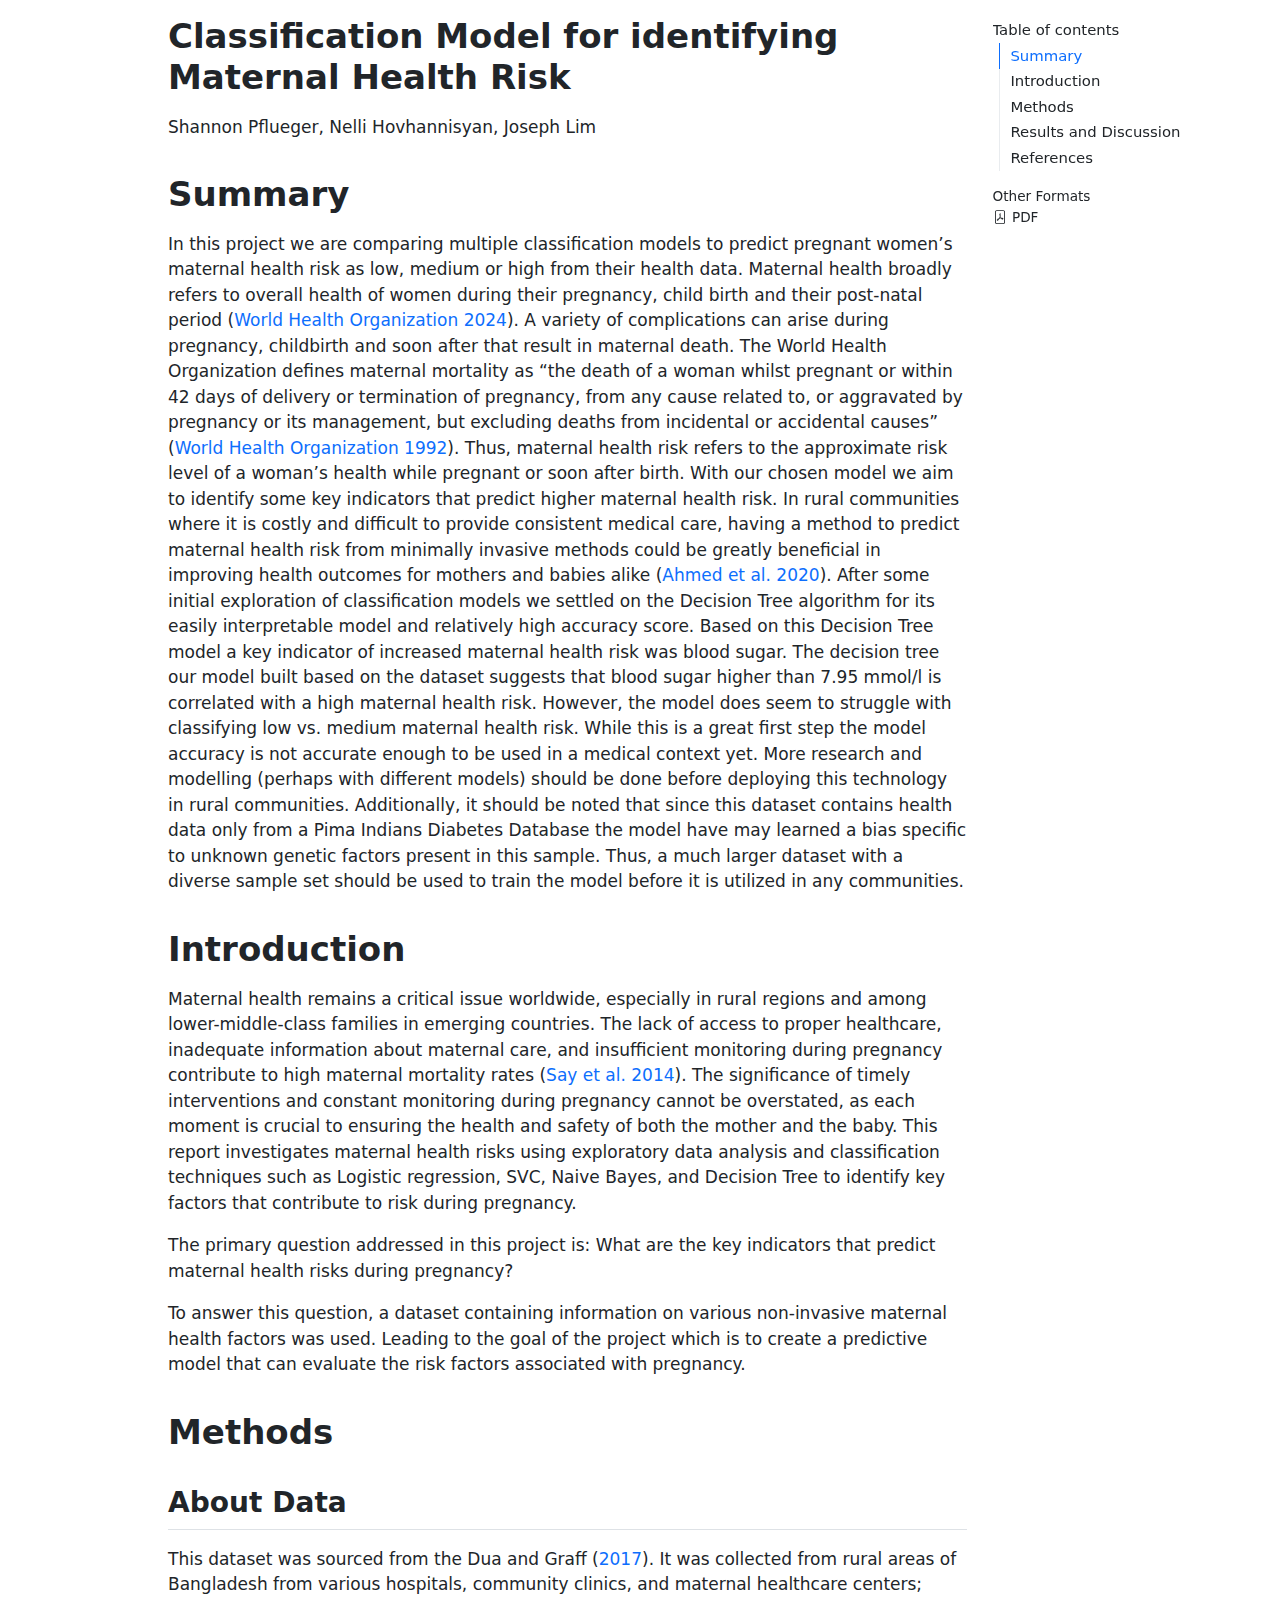
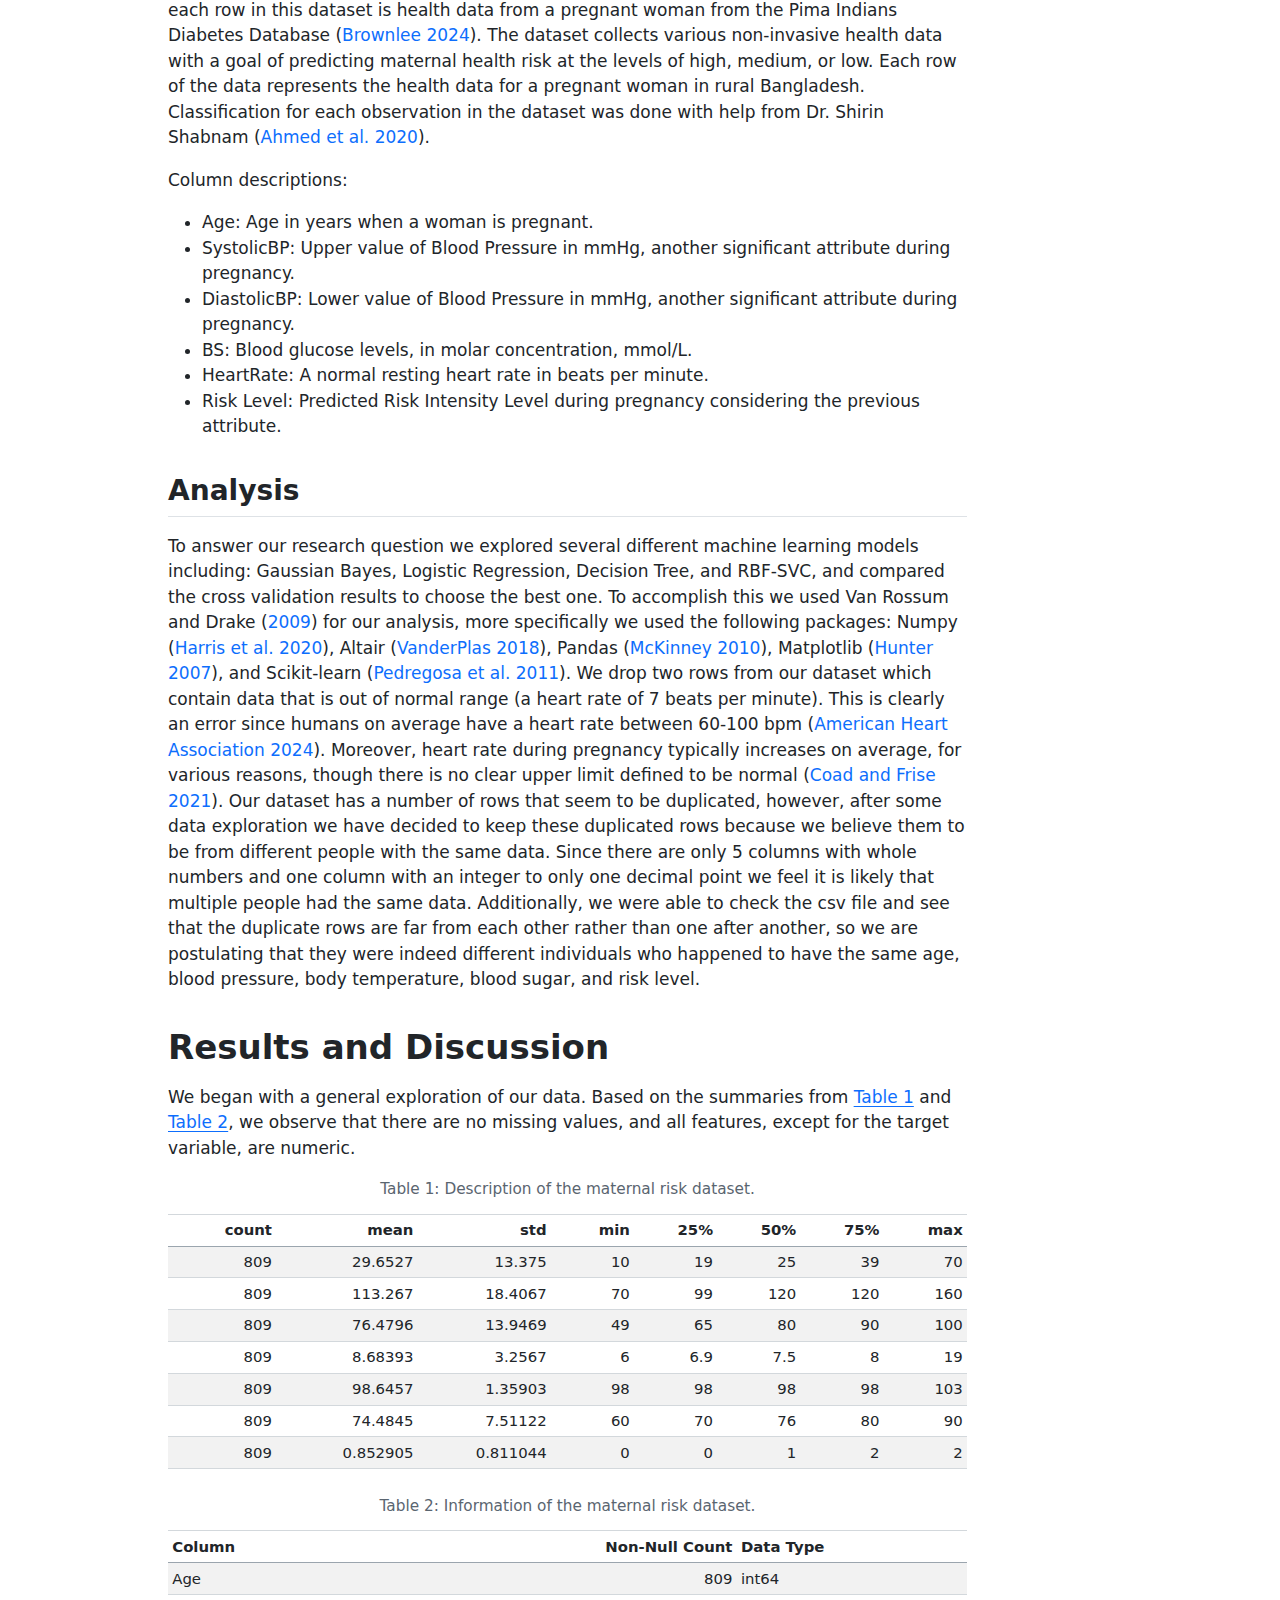
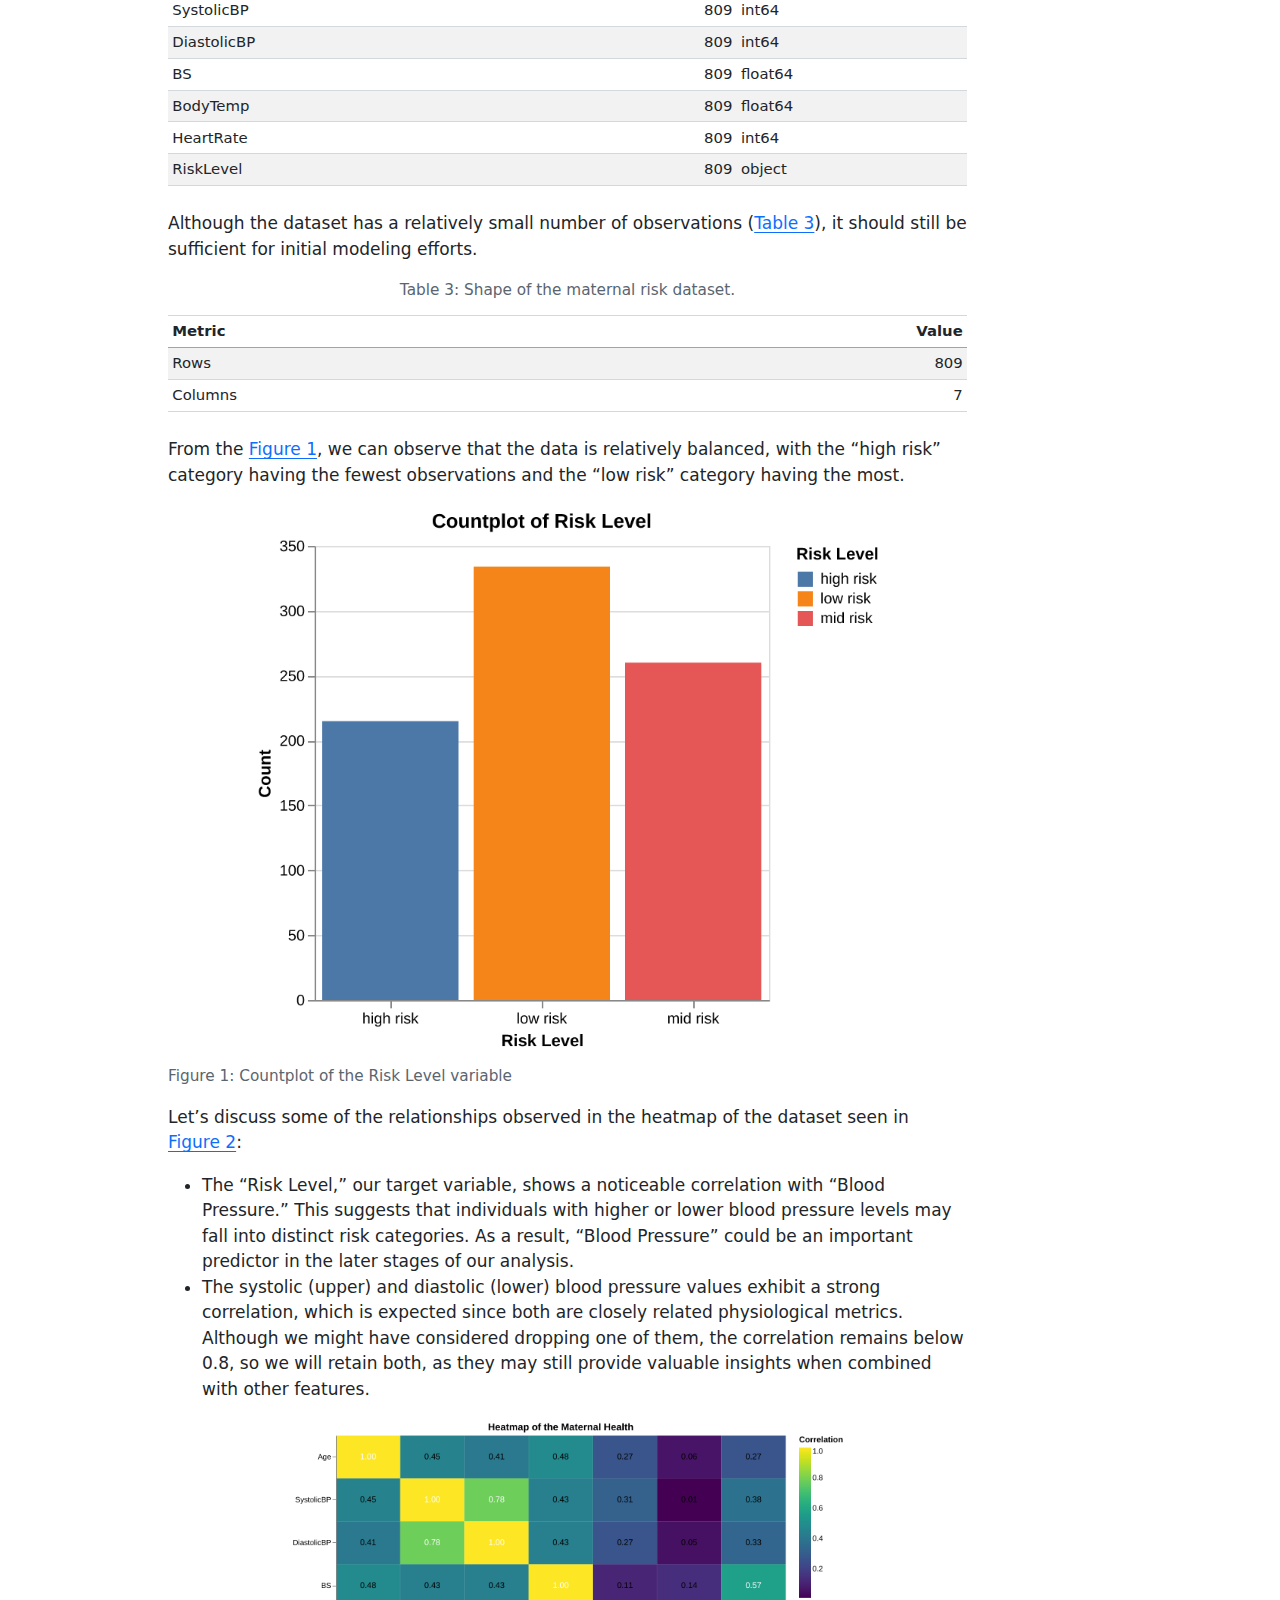
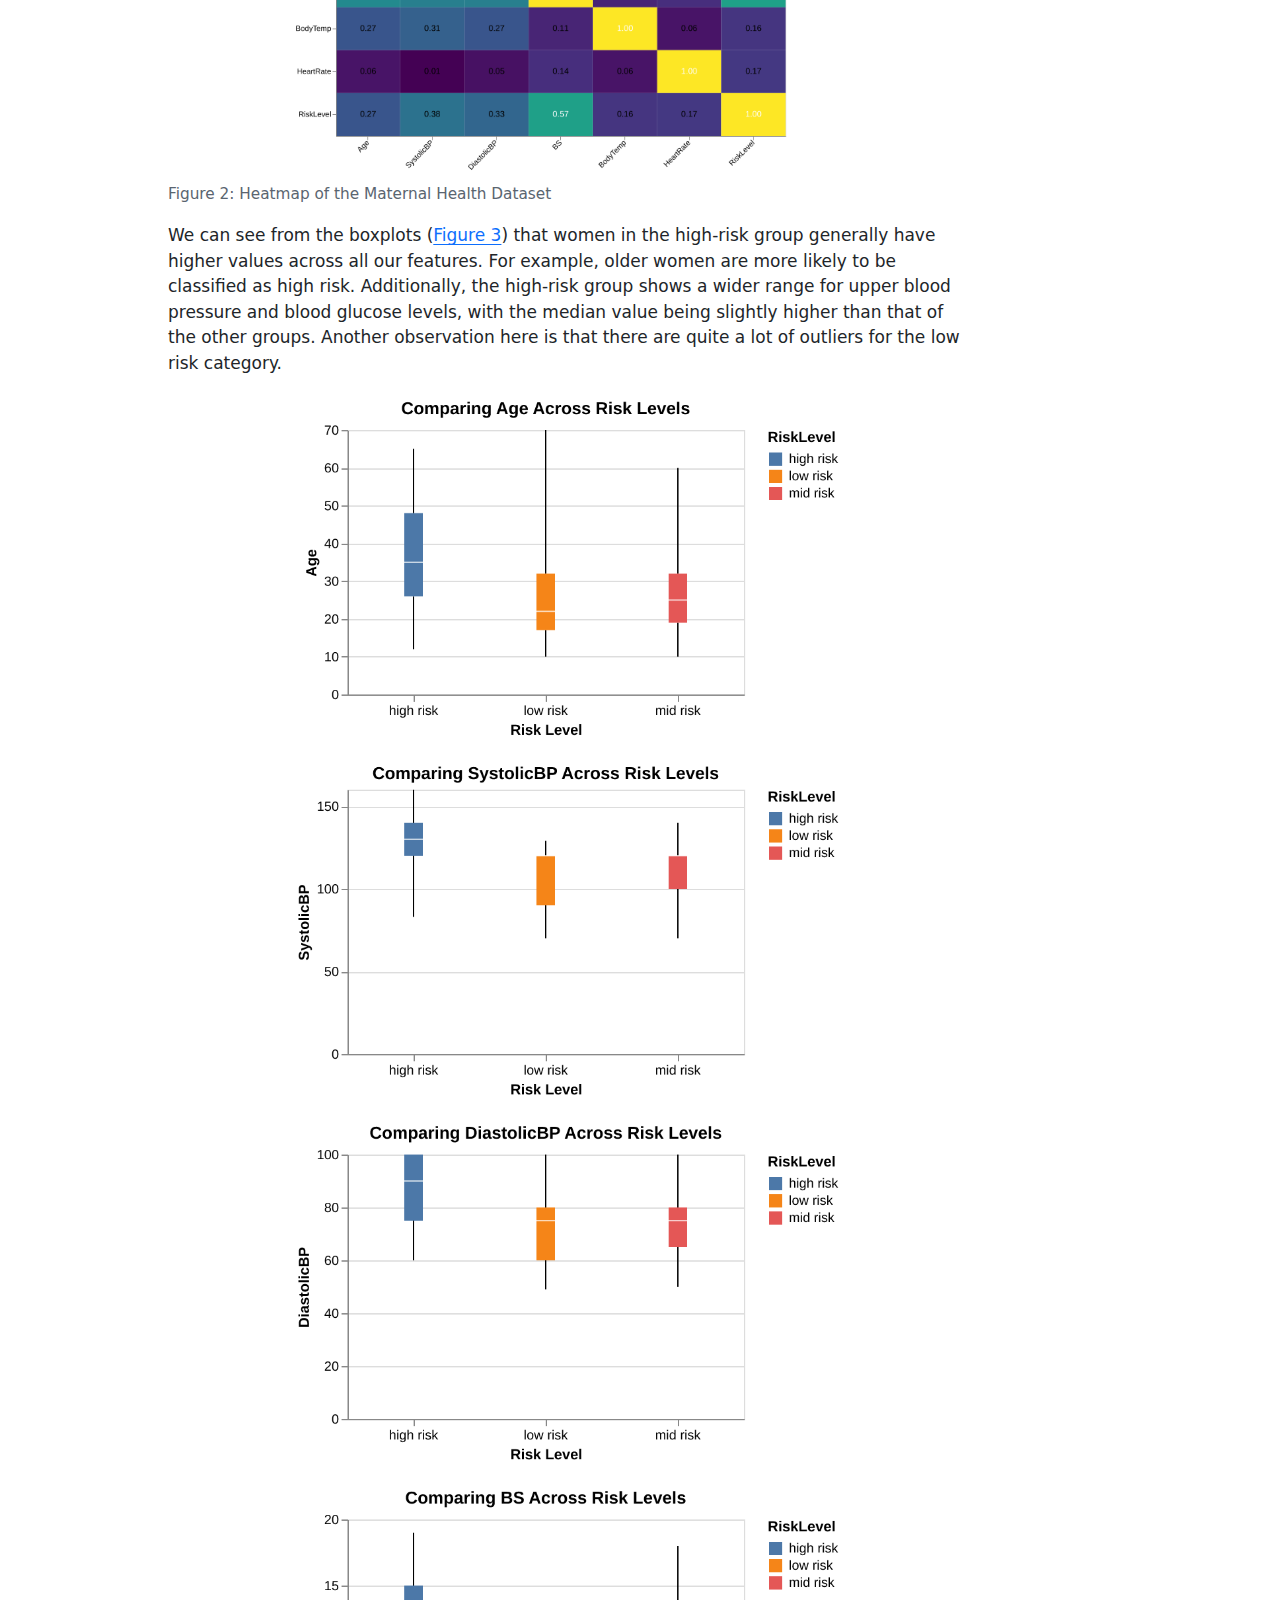
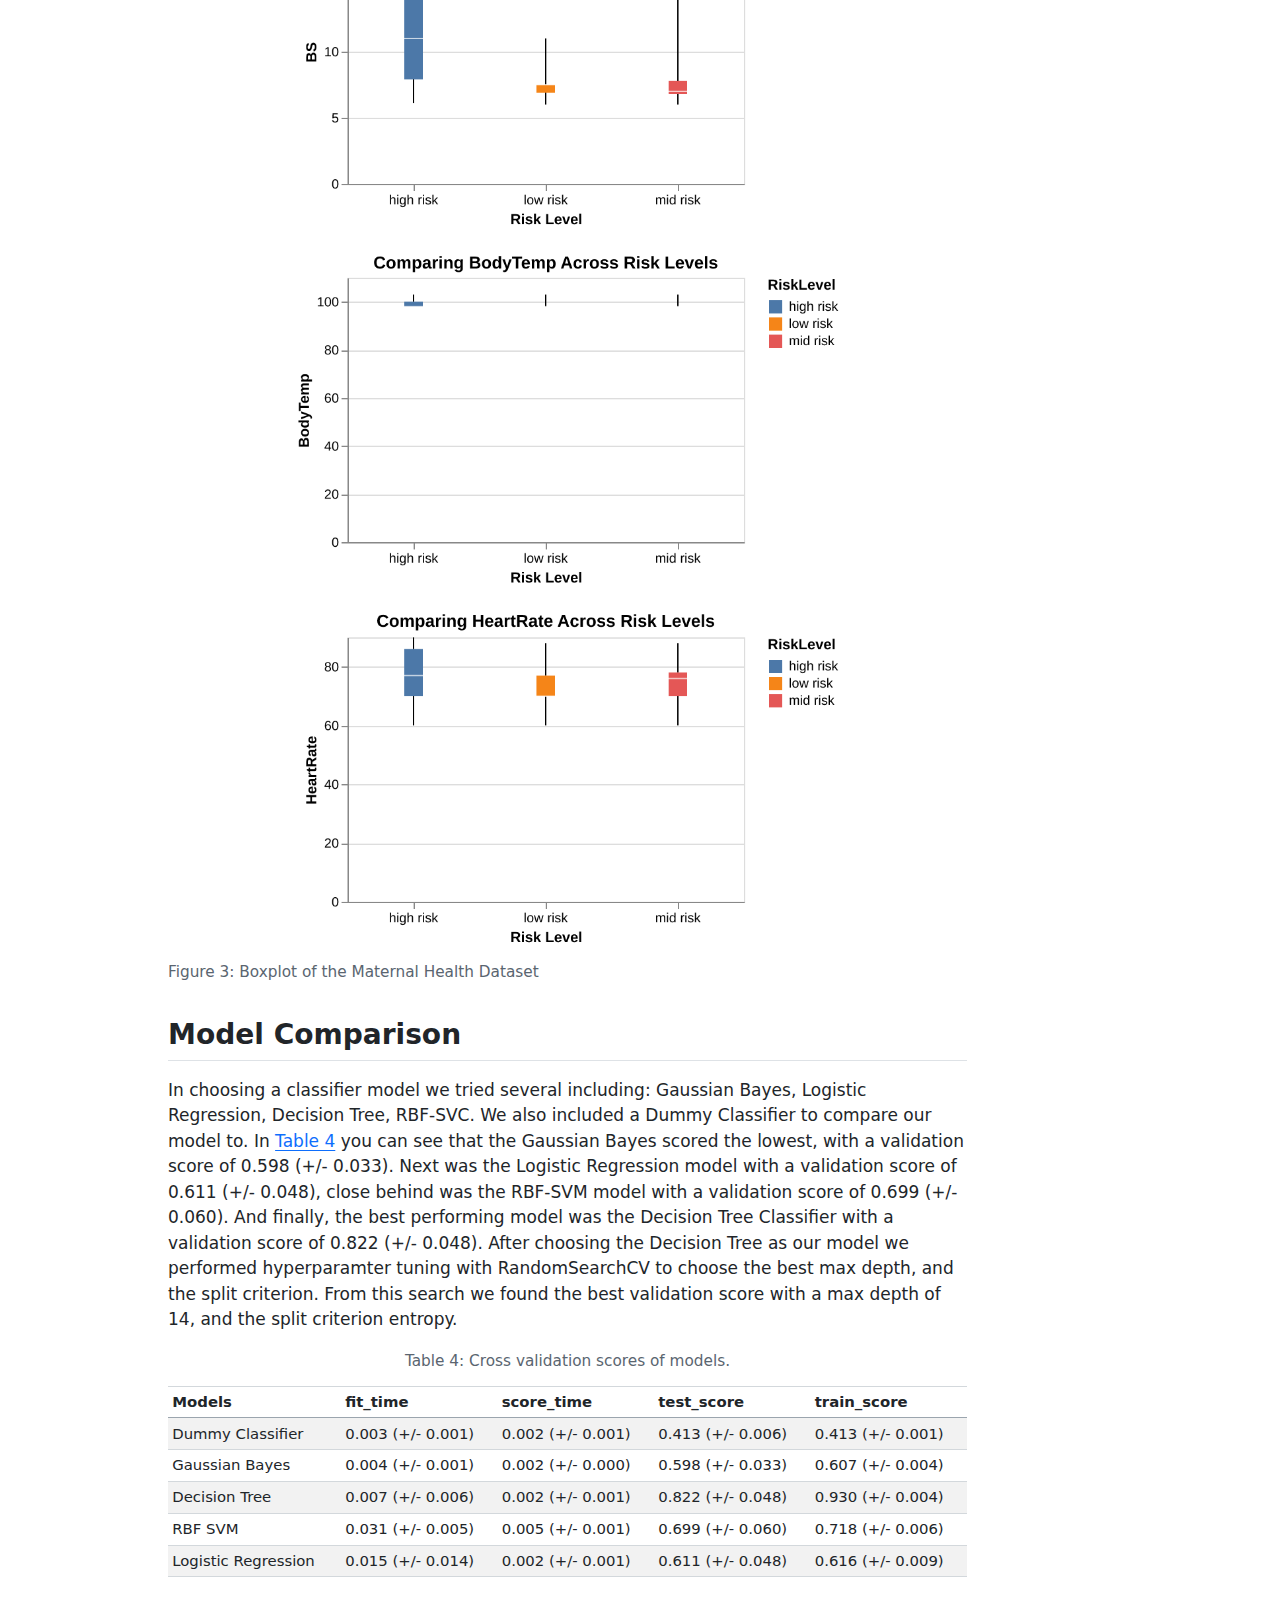
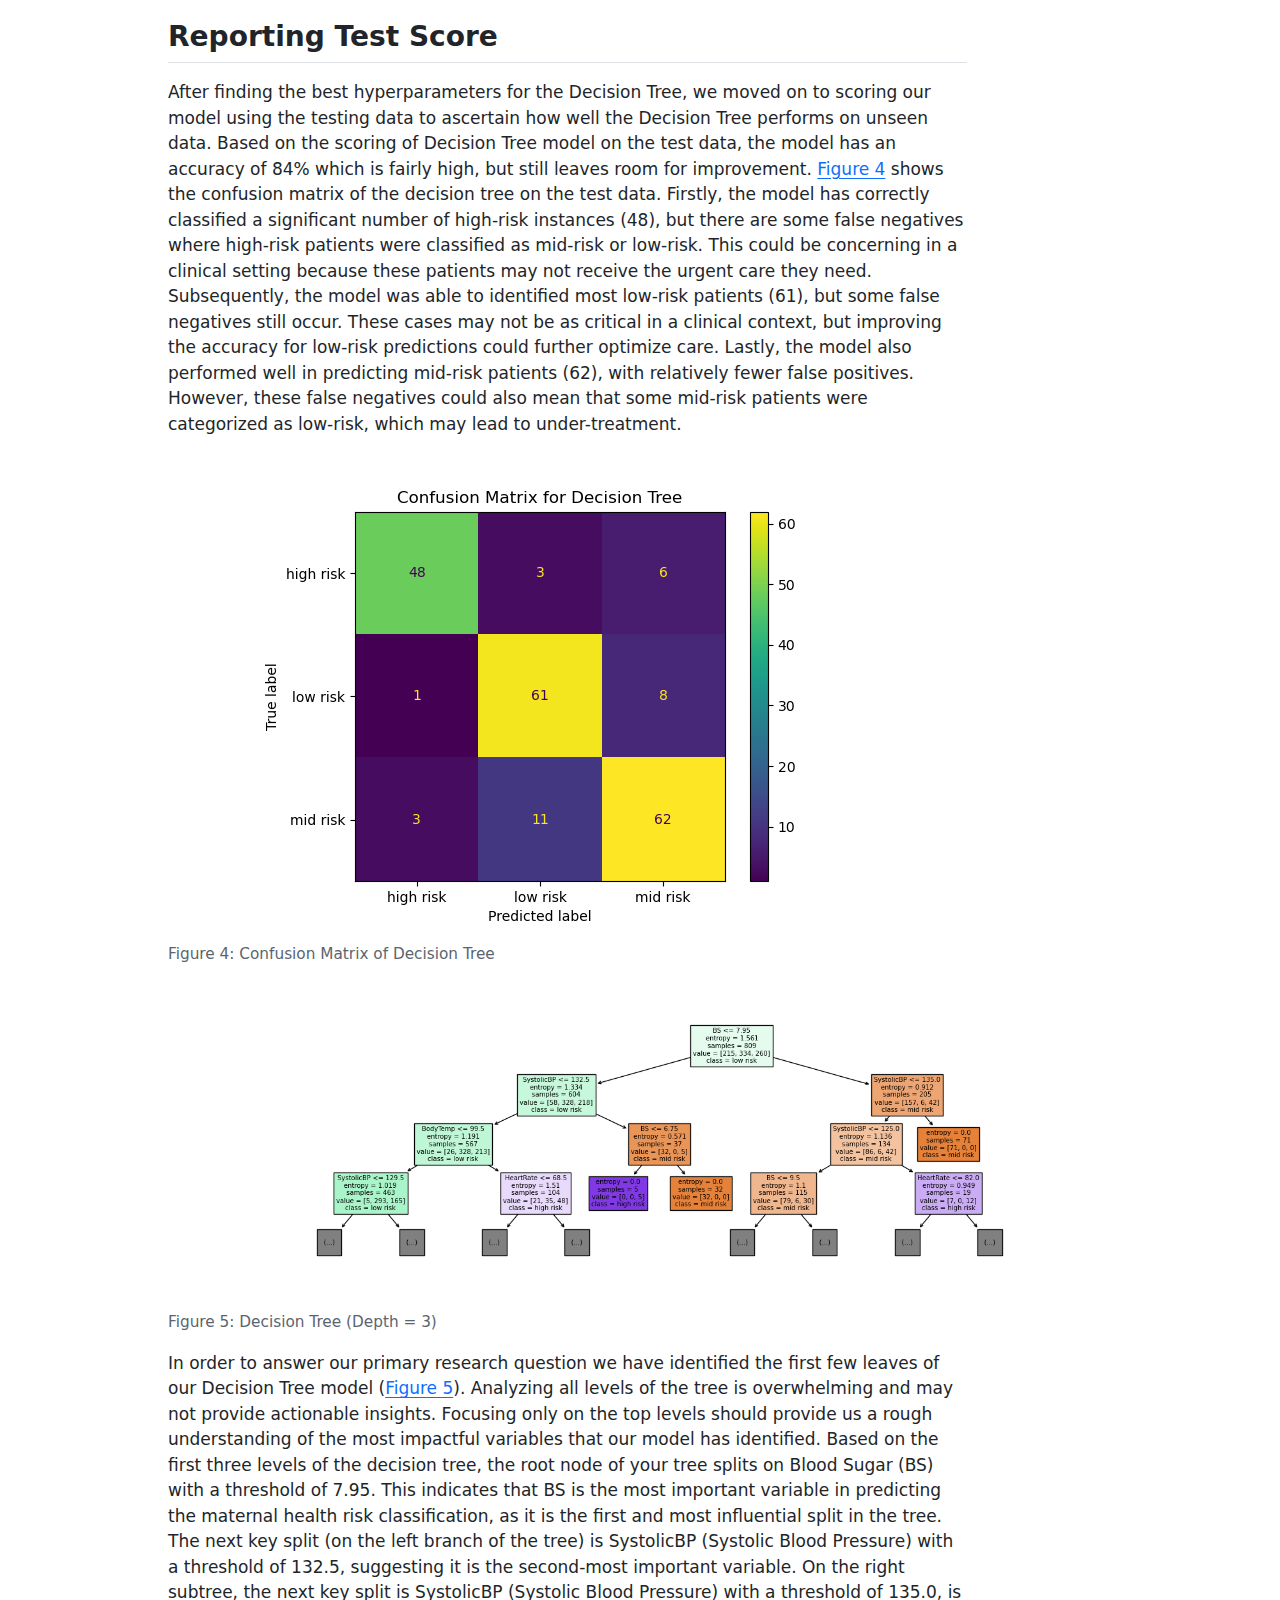
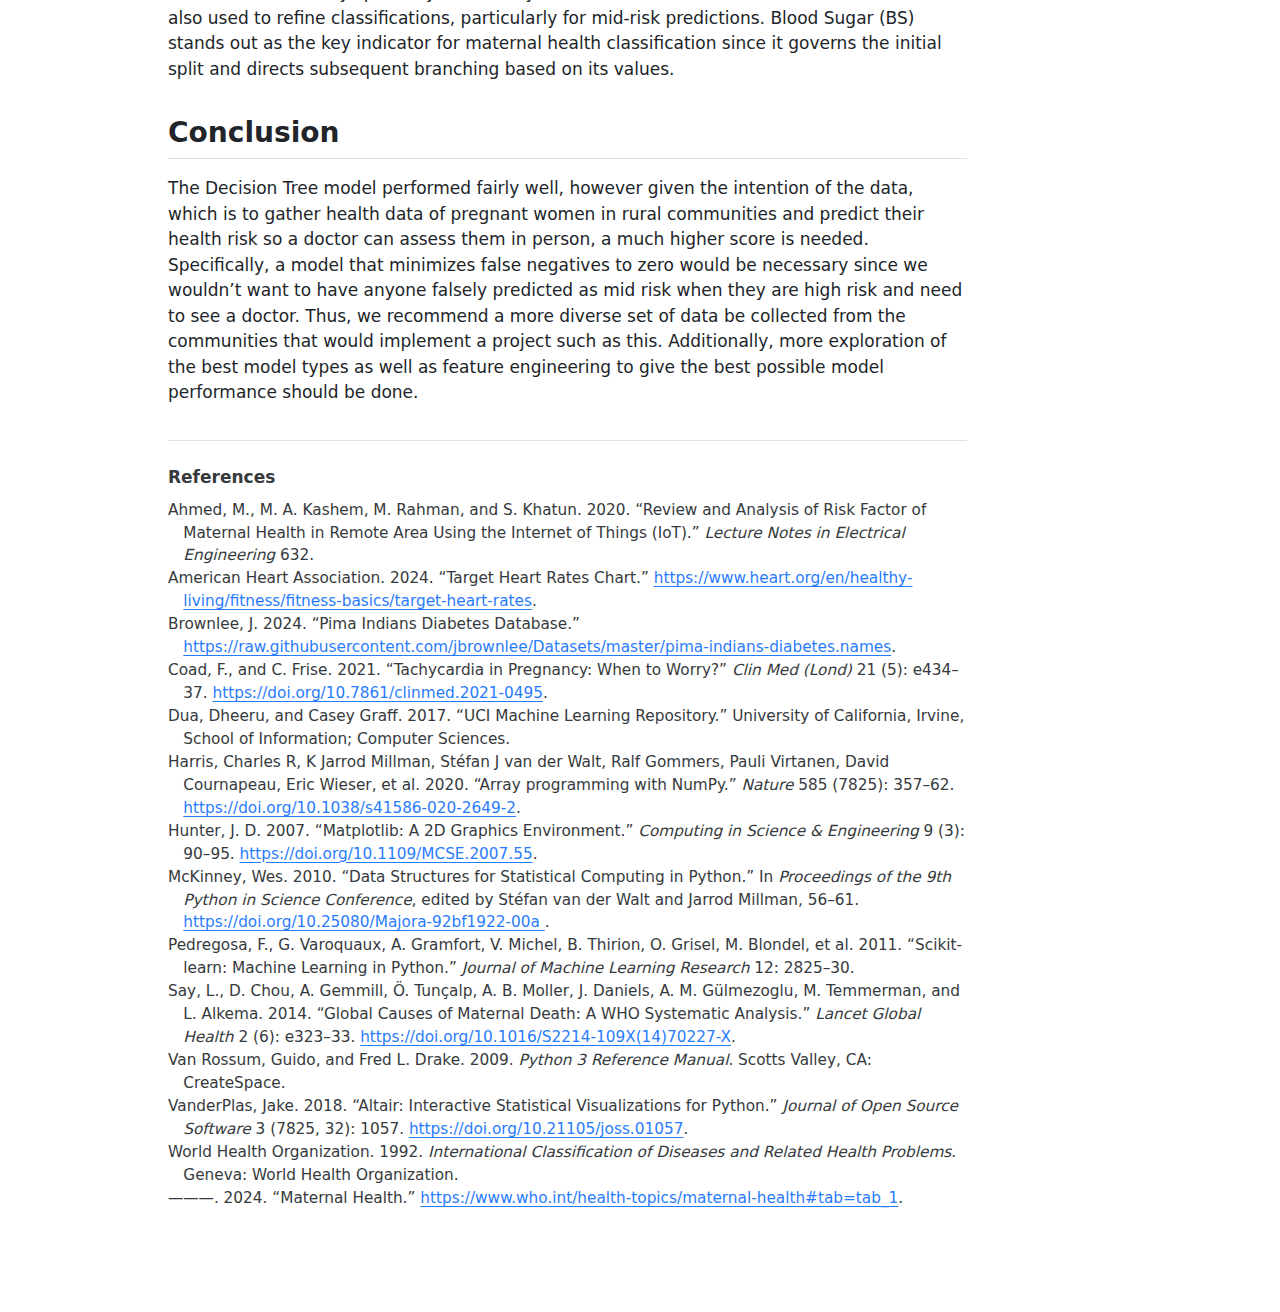
==== commit 2dc1bb31: "changed the file structure" ====
--- a/index.html
+++ b/index.html
@@ -80,7 +80,7 @@
   </ul></li>
   <li><a href="#references" id="toc-references" class="nav-link" data-scroll-target="#references">References</a></li>
   </ul>
-<div class="quarto-alternate-formats"><h2>Other Formats</h2><ul><li><a href="../maternal_health_classification.pdf"><i class="bi bi-file-pdf"></i>PDF</a></li></ul></div></nav>
+<div class="quarto-alternate-formats"><h2>Other Formats</h2><ul><li><a href="maternal_health_classification.pdf"><i class="bi bi-file-pdf"></i>PDF</a></li></ul></div></nav>
 </div>
 <main class="content" id="quarto-document-content">
 
@@ -341,7 +341,7 @@
 <div id="fig-countplot_of_risk_level" class="quarto-float quarto-figure quarto-figure-center anchored">
 <figure class="quarto-float quarto-float-fig figure">
 <div aria-describedby="fig-countplot_of_risk_level-caption-0ceaefa1-69ba-4598-a22c-09a6ac19f8ca">
-<img src="../results/figures/countplot_of_risk_level.png" class="img-fluid figure-img" style="width:80.0%">
+<img src="results/figures/countplot_of_risk_level.png" class="img-fluid figure-img" style="width:80.0%">
 </div>
 <figcaption class="quarto-float-caption-bottom quarto-float-caption quarto-float-fig" id="fig-countplot_of_risk_level-caption-0ceaefa1-69ba-4598-a22c-09a6ac19f8ca">
 Figure&nbsp;1: Countplot of the Risk Level variable
@@ -356,7 +356,7 @@
 <div id="fig-heatmap_of_the_maternal_health" class="quarto-float quarto-figure quarto-figure-center anchored">
 <figure class="quarto-float quarto-float-fig figure">
 <div aria-describedby="fig-heatmap_of_the_maternal_health-caption-0ceaefa1-69ba-4598-a22c-09a6ac19f8ca">
-<img src="../results/figures/heatmap_of_the_maternal_health.png" class="img-fluid figure-img" style="width:70.0%">
+<img src="results/figures/heatmap_of_the_maternal_health.png" class="img-fluid figure-img" style="width:70.0%">
 </div>
 <figcaption class="quarto-float-caption-bottom quarto-float-caption quarto-float-fig" id="fig-heatmap_of_the_maternal_health-caption-0ceaefa1-69ba-4598-a22c-09a6ac19f8ca">
 Figure&nbsp;2: Heatmap of the Maternal Health Dataset
@@ -367,7 +367,7 @@
 <div id="fig-boxplot_by_risk_level" class="quarto-float quarto-figure quarto-figure-center anchored">
 <figure class="quarto-float quarto-float-fig figure">
 <div aria-describedby="fig-boxplot_by_risk_level-caption-0ceaefa1-69ba-4598-a22c-09a6ac19f8ca">
-<img src="../results/figures/boxplot_by_risk_level.png" style="width:70.0%;height:60.0%" class="figure-img">
+<img src="results/figures/boxplot_by_risk_level.png" style="width:70.0%;height:60.0%" class="figure-img">
 </div>
 <figcaption class="quarto-float-caption-bottom quarto-float-caption quarto-float-fig" id="fig-boxplot_by_risk_level-caption-0ceaefa1-69ba-4598-a22c-09a6ac19f8ca">
 Figure&nbsp;3: Boxplot of the Maternal Health Dataset
@@ -452,7 +452,7 @@
 <div id="fig-confusion_matrix_dt" class="quarto-float quarto-figure quarto-figure-center anchored">
 <figure class="quarto-float quarto-float-fig figure">
 <div aria-describedby="fig-confusion_matrix_dt-caption-0ceaefa1-69ba-4598-a22c-09a6ac19f8ca">
-<img src="../results/figures/confusion_matrix.png" class="img-fluid figure-img">
+<img src="results/figures/confusion_matrix.png" class="img-fluid figure-img">
 </div>
 <figcaption class="quarto-float-caption-bottom quarto-float-caption quarto-float-fig" id="fig-confusion_matrix_dt-caption-0ceaefa1-69ba-4598-a22c-09a6ac19f8ca">
 Figure&nbsp;4: Confusion Matrix of Decision Tree
@@ -462,7 +462,7 @@
 <div id="fig-decision_tree" class="quarto-float quarto-figure quarto-figure-center anchored">
 <figure class="quarto-float quarto-float-fig figure">
 <div aria-describedby="fig-decision_tree-caption-0ceaefa1-69ba-4598-a22c-09a6ac19f8ca">
-<img src="../results/figures/decision_tree.png" style="width:120.0%;height:110.0%" class="figure-img">
+<img src="results/figures/decision_tree.png" style="width:120.0%;height:110.0%" class="figure-img">
 </div>
 <figcaption class="quarto-float-caption-bottom quarto-float-caption quarto-float-fig" id="fig-decision_tree-caption-0ceaefa1-69ba-4598-a22c-09a6ac19f8ca">
 Figure&nbsp;5: Decision Tree (Depth = 3)
--- a/maternal_health_classification_files/libs/quarto-html/tippy.css
+++ b/maternal_health_classification_files/libs/quarto-html/tippy.css
@@ -0,0 +1 @@
+.tippy-box[data-animation=fade][data-state=hidden]{opacity:0}[data-tippy-root]{max-width:calc(100vw - 10px)}.tippy-box{position:relative;background-color:#333;color:#fff;border-radius:4px;font-size:14px;line-height:1.4;white-space:normal;outline:0;transition-property:transform,visibility,opacity}.tippy-box[data-placement^=top]>.tippy-arrow{bottom:0}.tippy-box[data-placement^=top]>.tippy-arrow:before{bottom:-7px;left:0;border-width:8px 8px 0;border-top-color:initial;transform-origin:center top}.tippy-box[data-placement^=bottom]>.tippy-arrow{top:0}.tippy-box[data-placement^=bottom]>.tippy-arrow:before{top:-7px;left:0;border-width:0 8px 8px;border-bottom-color:initial;transform-origin:center bottom}.tippy-box[data-placement^=left]>.tippy-arrow{right:0}.tippy-box[data-placement^=left]>.tippy-arrow:before{border-width:8px 0 8px 8px;border-left-color:initial;right:-7px;transform-origin:center left}.tippy-box[data-placement^=right]>.tippy-arrow{left:0}.tippy-box[data-placement^=right]>.tippy-arrow:before{left:-7px;border-width:8px 8px 8px 0;border-right-color:initial;transform-origin:center right}.tippy-box[data-inertia][data-state=visible]{transition-timing-function:cubic-bezier(.54,1.5,.38,1.11)}.tippy-arrow{width:16px;height:16px;color:#333}.tippy-arrow:before{content:"";position:absolute;border-color:transparent;border-style:solid}.tippy-content{position:relative;padding:5px 9px;z-index:1}--- a/maternal_health_classification_files/libs/quarto-html/quarto-syntax-highlighting.css
+++ b/maternal_health_classification_files/libs/quarto-html/quarto-syntax-highlighting.css
@@ -0,0 +1,205 @@
+/* quarto syntax highlight colors */
+:root {
+  --quarto-hl-ot-color: #003B4F;
+  --quarto-hl-at-color: #657422;
+  --quarto-hl-ss-color: #20794D;
+  --quarto-hl-an-color: #5E5E5E;
+  --quarto-hl-fu-color: #4758AB;
+  --quarto-hl-st-color: #20794D;
+  --quarto-hl-cf-color: #003B4F;
+  --quarto-hl-op-color: #5E5E5E;
+  --quarto-hl-er-color: #AD0000;
+  --quarto-hl-bn-color: #AD0000;
+  --quarto-hl-al-color: #AD0000;
+  --quarto-hl-va-color: #111111;
+  --quarto-hl-bu-color: inherit;
+  --quarto-hl-ex-color: inherit;
+  --quarto-hl-pp-color: #AD0000;
+  --quarto-hl-in-color: #5E5E5E;
+  --quarto-hl-vs-color: #20794D;
+  --quarto-hl-wa-color: #5E5E5E;
+  --quarto-hl-do-color: #5E5E5E;
+  --quarto-hl-im-color: #00769E;
+  --quarto-hl-ch-color: #20794D;
+  --quarto-hl-dt-color: #AD0000;
+  --quarto-hl-fl-color: #AD0000;
+  --quarto-hl-co-color: #5E5E5E;
+  --quarto-hl-cv-color: #5E5E5E;
+  --quarto-hl-cn-color: #8f5902;
+  --quarto-hl-sc-color: #5E5E5E;
+  --quarto-hl-dv-color: #AD0000;
+  --quarto-hl-kw-color: #003B4F;
+}
+
+/* other quarto variables */
+:root {
+  --quarto-font-monospace: SFMono-Regular, Menlo, Monaco, Consolas, "Liberation Mono", "Courier New", monospace;
+}
+
+pre > code.sourceCode > span {
+  color: #003B4F;
+}
+
+code span {
+  color: #003B4F;
+}
+
+code.sourceCode > span {
+  color: #003B4F;
+}
+
+div.sourceCode,
+div.sourceCode pre.sourceCode {
+  color: #003B4F;
+}
+
+code span.ot {
+  color: #003B4F;
+  font-style: inherit;
+}
+
+code span.at {
+  color: #657422;
+  font-style: inherit;
+}
+
+code span.ss {
+  color: #20794D;
+  font-style: inherit;
+}
+
+code span.an {
+  color: #5E5E5E;
+  font-style: inherit;
+}
+
+code span.fu {
+  color: #4758AB;
+  font-style: inherit;
+}
+
+code span.st {
+  color: #20794D;
+  font-style: inherit;
+}
+
+code span.cf {
+  color: #003B4F;
+  font-weight: bold;
+  font-style: inherit;
+}
+
+code span.op {
+  color: #5E5E5E;
+  font-style: inherit;
+}
+
+code span.er {
+  color: #AD0000;
+  font-style: inherit;
+}
+
+code span.bn {
+  color: #AD0000;
+  font-style: inherit;
+}
+
+code span.al {
+  color: #AD0000;
+  font-style: inherit;
+}
+
+code span.va {
+  color: #111111;
+  font-style: inherit;
+}
+
+code span.bu {
+  font-style: inherit;
+}
+
+code span.ex {
+  font-style: inherit;
+}
+
+code span.pp {
+  color: #AD0000;
+  font-style: inherit;
+}
+
+code span.in {
+  color: #5E5E5E;
+  font-style: inherit;
+}
+
+code span.vs {
+  color: #20794D;
+  font-style: inherit;
+}
+
+code span.wa {
+  color: #5E5E5E;
+  font-style: italic;
+}
+
+code span.do {
+  color: #5E5E5E;
+  font-style: italic;
+}
+
+code span.im {
+  color: #00769E;
+  font-style: inherit;
+}
+
+code span.ch {
+  color: #20794D;
+  font-style: inherit;
+}
+
+code span.dt {
+  color: #AD0000;
+  font-style: inherit;
+}
+
+code span.fl {
+  color: #AD0000;
+  font-style: inherit;
+}
+
+code span.co {
+  color: #5E5E5E;
+  font-style: inherit;
+}
+
+code span.cv {
+  color: #5E5E5E;
+  font-style: italic;
+}
+
+code span.cn {
+  color: #8f5902;
+  font-style: inherit;
+}
+
+code span.sc {
+  color: #5E5E5E;
+  font-style: inherit;
+}
+
+code span.dv {
+  color: #AD0000;
+  font-style: inherit;
+}
+
+code span.kw {
+  color: #003B4F;
+  font-weight: bold;
+  font-style: inherit;
+}
+
+.prevent-inlining {
+  content: "</";
+}
+
+/*# sourceMappingURL=debc5d5d77c3f9108843748ff7464032.css.map */
